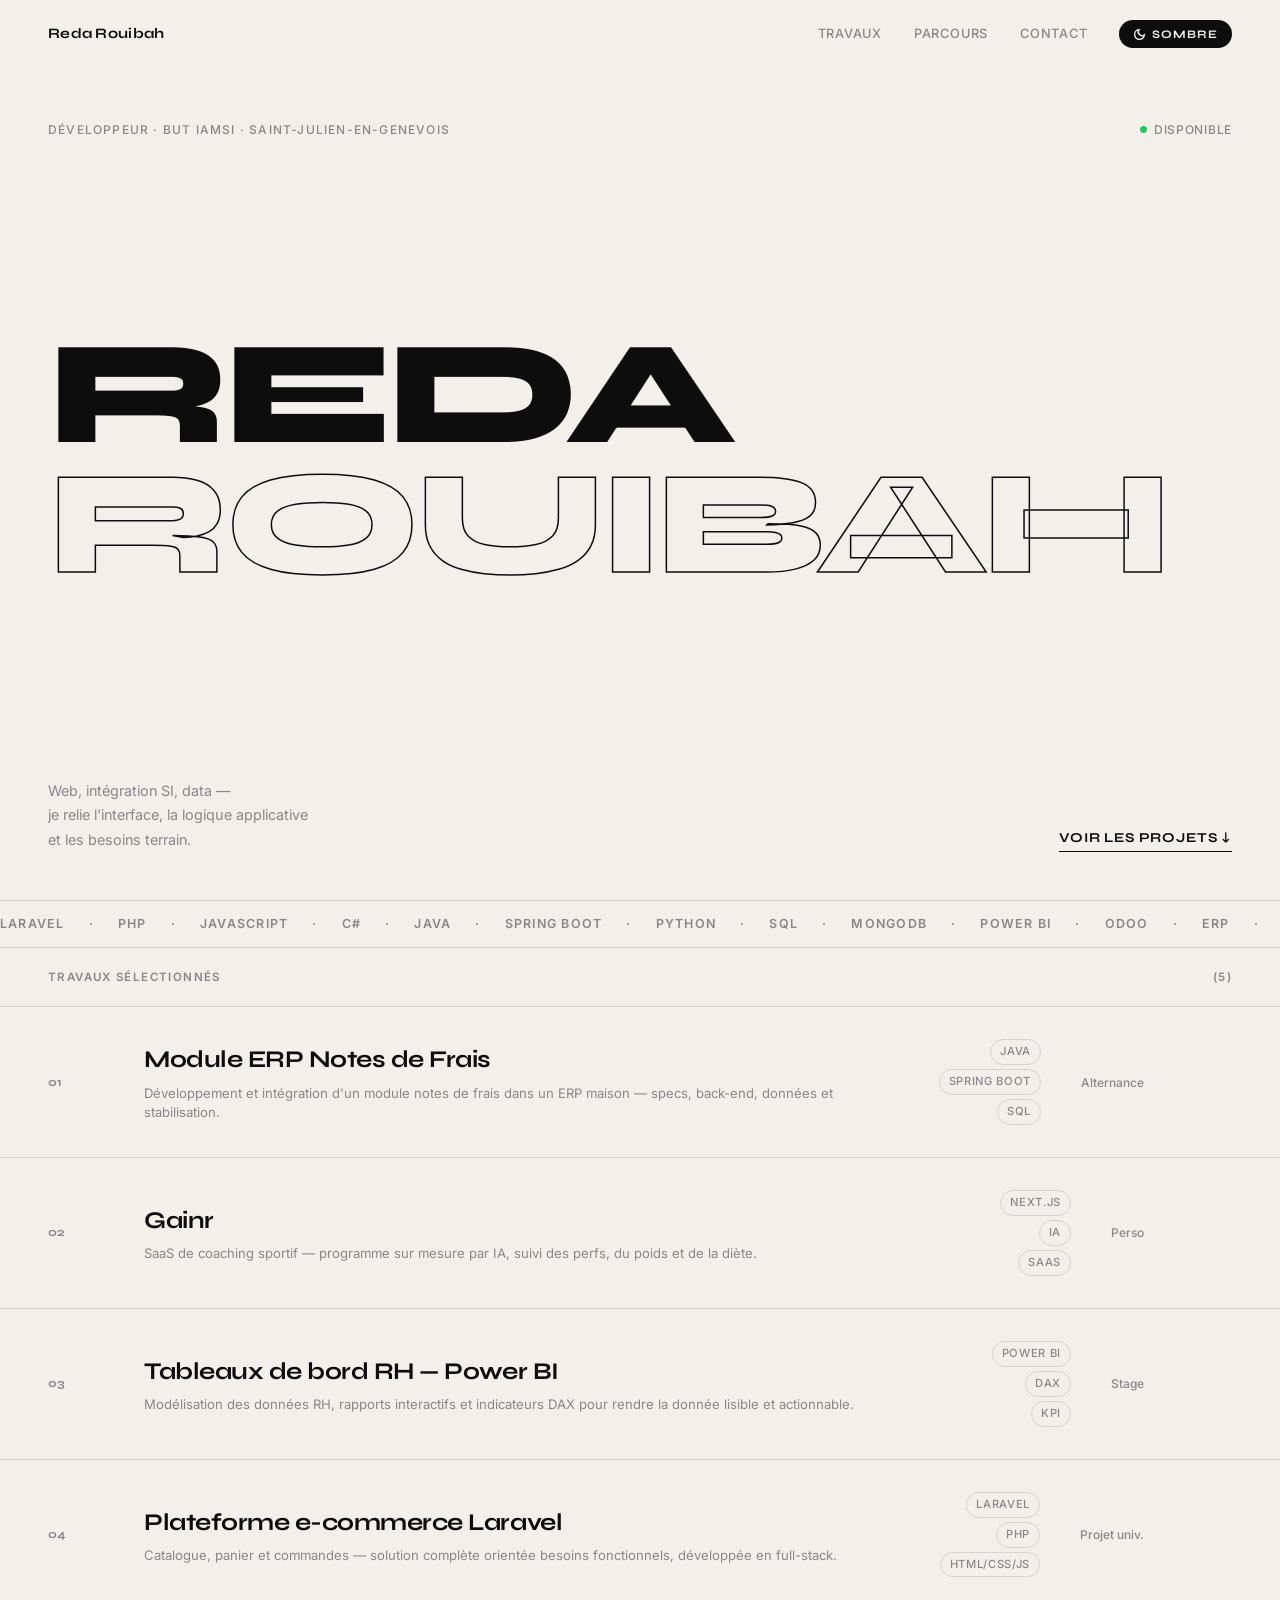
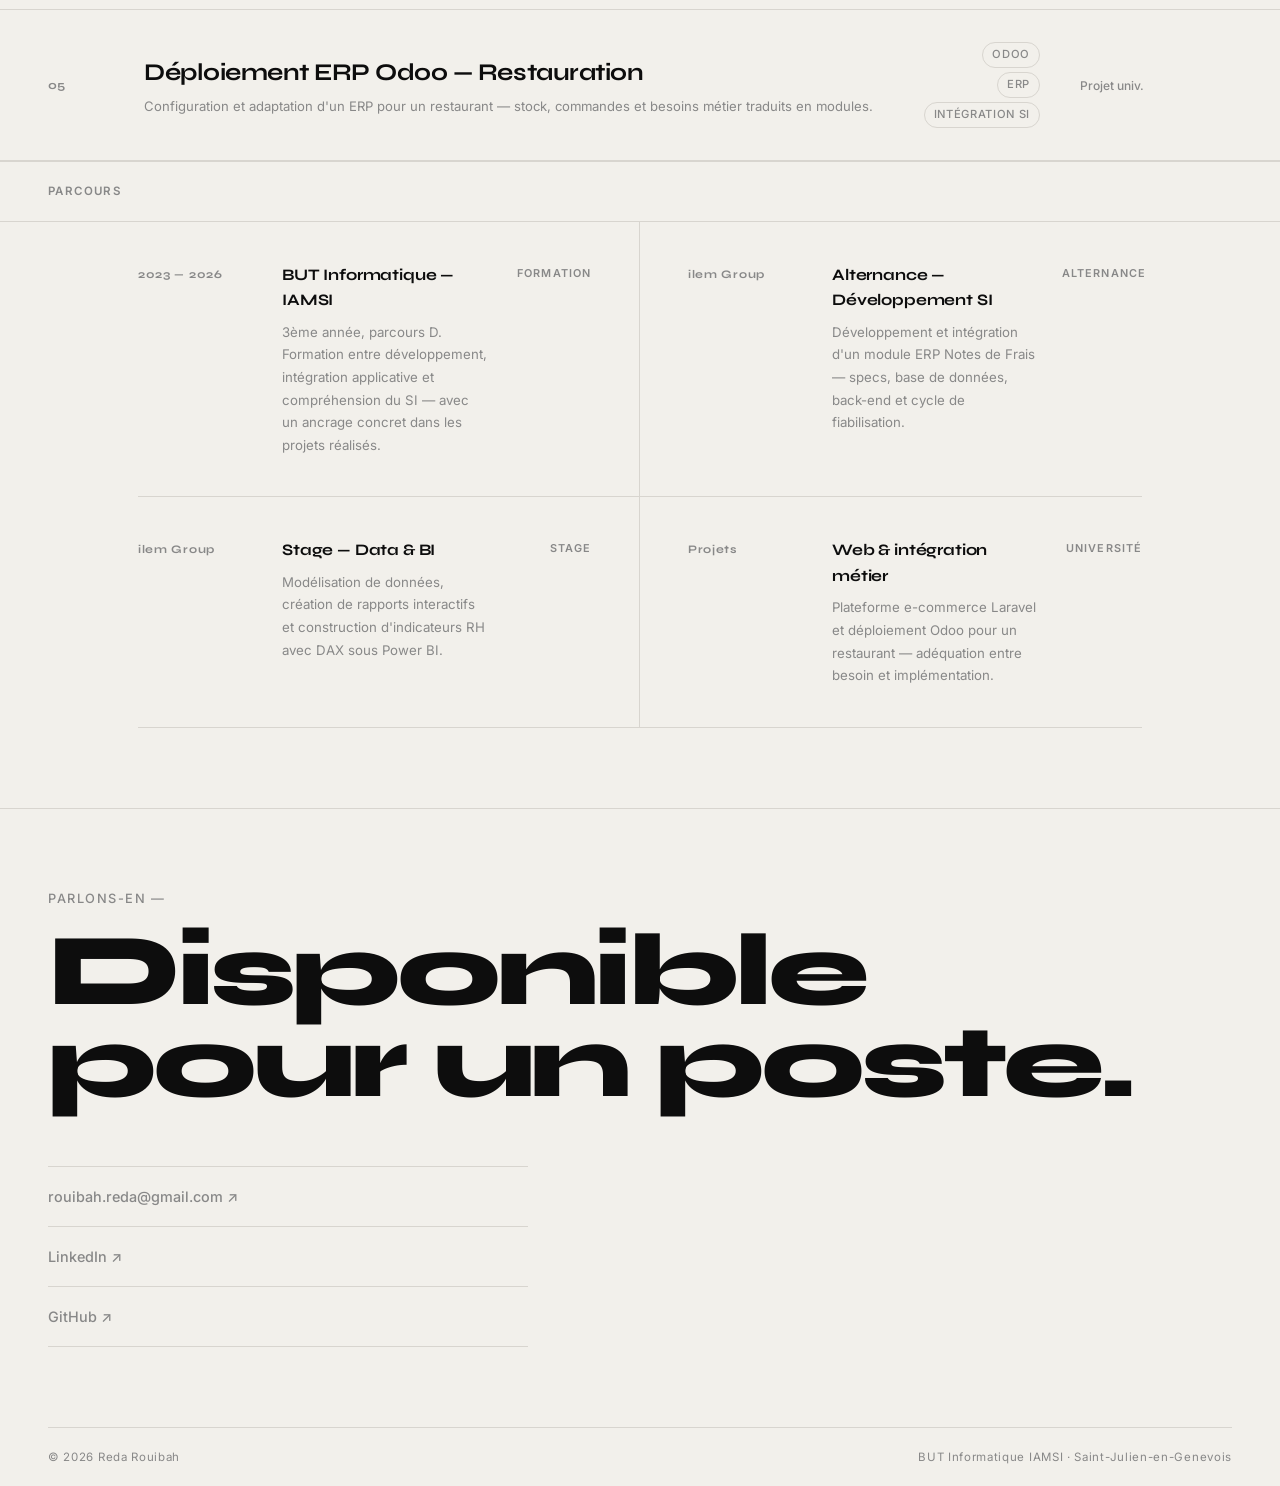
==== index.html @ 63901c58 "Portfolio 2026 — refonte complète" ====
<!DOCTYPE html>
<html lang="fr" data-theme="light">
<head>
  <meta charset="UTF-8" />
  <meta name="viewport" content="width=device-width, initial-scale=1.0" />
  <title>Reda Rouibah — Développeur</title>
  <link rel="preconnect" href="https://fonts.googleapis.com" />
  <link href="https://fonts.googleapis.com/css2?family=Syne:wght@400;500;600;700;800&family=Inter:wght@300;400;500&display=swap" rel="stylesheet" />
  <link rel="stylesheet" href="style.css" />
</head>
<body>

  <!-- NAV -->
  <header id="header">
    <a class="logo" href="#top">Reda Rouibah</a>
    <nav>
      <a href="#travaux">Travaux</a>
      <a href="#parcours">Parcours</a>
      <a href="#contact">Contact</a>
    </nav>
    <button id="themeBtn" aria-label="Thème"></button>
  </header>

  <!-- HERO -->
  <section id="top">
    <div class="hero-top">
      <span class="hero-tag">Développeur · BUT IAMSI · Saint-Julien-en-Genevois</span>
      <span class="hero-status"><span class="dot"></span>Disponible</span>
    </div>
    <h1 class="hero-name">
      <span>REDA</span>
      <span>ROUIBAH</span>
    </h1>
    <div class="hero-bottom">
      <p class="hero-desc">
        Web, intégration SI, data —<br/>
        je relie l'interface, la logique applicative<br/>et les besoins terrain.
      </p>
      <a href="#travaux" class="hero-cta">Voir les projets ↓</a>
    </div>
  </section>

  <!-- TICKER -->
  <div class="ticker-wrap">
    <div class="ticker">
      <span>Laravel</span><span>·</span>
      <span>PHP</span><span>·</span>
      <span>JavaScript</span><span>·</span>
      <span>C#</span><span>·</span>
      <span>Java</span><span>·</span>
      <span>Spring Boot</span><span>·</span>
      <span>Python</span><span>·</span>
      <span>SQL</span><span>·</span>
      <span>MongoDB</span><span>·</span>
      <span>Power BI</span><span>·</span>
      <span>Odoo</span><span>·</span>
      <span>ERP</span><span>·</span>
      <span>DAX</span><span>·</span>
      <span>Azure DevOps</span><span>·</span>
      <span>Linux</span><span>·</span>
      <!-- repeat -->
      <span>Laravel</span><span>·</span>
      <span>PHP</span><span>·</span>
      <span>JavaScript</span><span>·</span>
      <span>C#</span><span>·</span>
      <span>Java</span><span>·</span>
      <span>Spring Boot</span><span>·</span>
      <span>Python</span><span>·</span>
      <span>SQL</span><span>·</span>
      <span>MongoDB</span><span>·</span>
      <span>Power BI</span><span>·</span>
      <span>Odoo</span><span>·</span>
      <span>ERP</span><span>·</span>
      <span>DAX</span><span>·</span>
      <span>Azure DevOps</span><span>·</span>
      <span>Linux</span><span>·</span>
    </div>
  </div>

  <!-- TRAVAUX -->
  <section id="travaux">
    <div class="section-head">
      <span class="label">Travaux sélectionnés</span>
      <span class="label">(5)</span>
    </div>

    <a href="projet-notesdefrais.html" class="work-row">
      <div class="wr-num">01</div>
      <div class="wr-info">
        <h2>Module ERP Notes de Frais</h2>
        <p>Développement et intégration d'un module notes de frais dans un ERP maison — specs, back-end, données et stabilisation.</p>
      </div>
      <div class="wr-tags">
        <span>Java</span>
        <span>Spring Boot</span>
        <span>SQL</span>
      </div>
      <div class="wr-year">Alternance</div>
      <div class="wr-arrow">↗</div>
    </a>

    <a href="projet-gainr.html" class="work-row">
      <div class="wr-num">02</div>
      <div class="wr-info">
        <h2>Gainr</h2>
        <p>SaaS de coaching sportif — programme sur mesure par IA, suivi des perfs, du poids et de la diète.</p>
      </div>
      <div class="wr-tags">
        <span>Next.js</span>
        <span>IA</span>
        <span>SaaS</span>
      </div>
      <div class="wr-year">Perso</div>
      <div class="wr-arrow">↗</div>
    </a>

    <a href="projet-powerbi.html" class="work-row">
      <div class="wr-num">03</div>
      <div class="wr-info">
        <h2>Tableaux de bord RH — Power BI</h2>
        <p>Modélisation des données RH, rapports interactifs et indicateurs DAX pour rendre la donnée lisible et actionnable.</p>
      </div>
      <div class="wr-tags">
        <span>Power BI</span>
        <span>DAX</span>
        <span>KPI</span>
      </div>
      <div class="wr-year">Stage</div>
      <div class="wr-arrow">↗</div>
    </a>

    <a href="projet-ecommerce.html" class="work-row">
      <div class="wr-num">04</div>
      <div class="wr-info">
        <h2>Plateforme e-commerce Laravel</h2>
        <p>Catalogue, panier et commandes — solution complète orientée besoins fonctionnels, développée en full-stack.</p>
      </div>
      <div class="wr-tags">
        <span>Laravel</span>
        <span>PHP</span>
        <span>HTML/CSS/JS</span>
      </div>
      <div class="wr-year">Projet univ.</div>
      <div class="wr-arrow">↗</div>
    </a>

    <a href="projet-odoo.html" class="work-row">
      <div class="wr-num">05</div>
      <div class="wr-info">
        <h2>Déploiement ERP Odoo — Restauration</h2>
        <p>Configuration et adaptation d'un ERP pour un restaurant — stock, commandes et besoins métier traduits en modules.</p>
      </div>
      <div class="wr-tags">
        <span>Odoo</span>
        <span>ERP</span>
        <span>Intégration SI</span>
      </div>
      <div class="wr-year">Projet univ.</div>
      <div class="wr-arrow">↗</div>
    </a>

  </section>

  <!-- PARCOURS -->
  <section id="parcours">
    <div class="section-head">
      <span class="label">Parcours</span>
    </div>
    <div class="parcours-grid">

      <div class="p-item reveal">
        <span class="p-date">2023 — 2026</span>
        <div class="p-body">
          <h3>BUT Informatique — IAMSI</h3>
          <p>3ème année, parcours D. Formation entre développement, intégration applicative et compréhension du SI — avec un ancrage concret dans les projets réalisés.</p>
        </div>
        <span class="p-type">Formation</span>
      </div>

      <div class="p-item reveal">
        <span class="p-date">ilem Group</span>
        <div class="p-body">
          <h3>Alternance — Développement SI</h3>
          <p>Développement et intégration d'un module ERP Notes de Frais — specs, base de données, back-end et cycle de fiabilisation.</p>
        </div>
        <span class="p-type">Alternance</span>
      </div>

      <div class="p-item reveal">
        <span class="p-date">ilem Group</span>
        <div class="p-body">
          <h3>Stage — Data & BI</h3>
          <p>Modélisation de données, création de rapports interactifs et construction d'indicateurs RH avec DAX sous Power BI.</p>
        </div>
        <span class="p-type">Stage</span>
      </div>

      <div class="p-item reveal">
        <span class="p-date">Projets</span>
        <div class="p-body">
          <h3>Web & intégration métier</h3>
          <p>Plateforme e-commerce Laravel et déploiement Odoo pour un restaurant — adéquation entre besoin et implémentation.</p>
        </div>
        <span class="p-type">Université</span>
      </div>

    </div>
  </section>

  <!-- CONTACT -->
  <section id="contact">
    <div class="contact-inner reveal">
      <p class="contact-pre">Parlons-en —</p>
      <h2 class="contact-big">Disponible<br/>pour un poste.</h2>
      <div class="contact-links">
        <a href="mailto:rouibah.reda@gmail.com">rouibah.reda@gmail.com ↗</a>
        <a href="https://www.linkedin.com/in/r%C3%A9da-rouibah-537b8b2a1/" target="_blank" rel="noopener">LinkedIn ↗</a>
        <a href="https://github.com/bazylik" target="_blank" rel="noopener">GitHub ↗</a>
      </div>
    </div>
    <footer>
      <span>© 2026 Reda Rouibah</span>
      <span>BUT Informatique IAMSI · Saint-Julien-en-Genevois</span>
    </footer>
  </section>

  <script src="script.js"></script>
</body>
</html>
---- style.css ----
/* ===== RESET ===== */
*, *::before, *::after { box-sizing: border-box; margin: 0; padding: 0; }

/* ===== TOKENS ===== */
:root {
  --bg:     #f2f0eb;
  --ink:    #0d0d0d;
  --mid:    #888;
  --faint:  #ccc;
  --acc:    #0d0d0d;
  --acc-bg: #0d0d0d;
  --acc-fg: #f2f0eb;
  --border: 1px solid #d8d5cf;
}

[data-theme="dark"] {
  --bg:     #0d0d0d;
  --ink:    #f0ede6;
  --mid:    #666;
  --faint:  #333;
  --acc:    #f0ede6;
  --acc-bg: #f0ede6;
  --acc-fg: #0d0d0d;
  --border: 1px solid #1e1e1e;
}

html { scroll-behavior: smooth; }

body {
  font-family: 'Inter', sans-serif;
  background: var(--bg);
  color: var(--ink);
  font-size: 15px;
  line-height: 1.6;
  overflow-x: hidden;
  transition: background 0.4s, color 0.4s;
}

::-webkit-scrollbar { width: 3px; }
::-webkit-scrollbar-thumb { background: var(--faint); }

a { color: inherit; text-decoration: none; }

/* ===== HEADER ===== */
#header {
  position: fixed;
  top: 0; left: 0; right: 0; z-index: 100;
  display: flex;
  align-items: center;
  padding: 20px 48px;
  transition: background 0.3s, border-bottom 0.3s;
}

#header.scrolled {
  background: var(--bg);
  border-bottom: var(--border);
}

.logo {
  font-family: 'Syne', sans-serif;
  font-weight: 700;
  font-size: 0.9rem;
  letter-spacing: 0.02em;
  margin-right: auto;
}

#header nav {
  display: flex;
  gap: 32px;
}

#header nav a {
  font-size: 0.8rem;
  font-weight: 500;
  color: var(--mid);
  letter-spacing: 0.06em;
  text-transform: uppercase;
  transition: color 0.2s;
}

#header nav a:hover { color: var(--ink); }

#themeBtn {
  display: flex;
  align-items: center;
  gap: 6px;
  background: var(--ink);
  color: var(--bg);
  border: none;
  border-radius: 100px;
  padding: 7px 14px;
  cursor: pointer;
  margin-left: 32px;
  font-family: 'Syne', sans-serif;
  font-size: 0.72rem;
  font-weight: 700;
  letter-spacing: 0.08em;
  text-transform: uppercase;
  transition: opacity 0.2s;
}

#themeBtn:hover { opacity: 0.7; }

/* ===== HERO ===== */
#top {
  min-height: 100svh;
  display: flex;
  flex-direction: column;
  justify-content: space-between;
  padding: 120px 48px 48px;
}

.hero-top {
  display: flex;
  justify-content: space-between;
  align-items: flex-start;
}

.hero-tag {
  font-size: 0.75rem;
  font-weight: 500;
  color: var(--mid);
  letter-spacing: 0.1em;
  text-transform: uppercase;
}

.hero-status {
  display: flex;
  align-items: center;
  gap: 7px;
  font-size: 0.75rem;
  font-weight: 500;
  color: var(--mid);
  letter-spacing: 0.06em;
  text-transform: uppercase;
}

.dot {
  width: 7px; height: 7px;
  border-radius: 50%;
  background: #22c55e;
  animation: blink 2.5s infinite;
}

@keyframes blink {
  0%, 100% { opacity: 1; }
  50% { opacity: 0.3; }
}

/* The big name */
.hero-name {
  display: flex;
  flex-direction: column;
  font-family: 'Syne', sans-serif;
  font-weight: 800;
  font-size: clamp(3.2rem, calc((100vw - 96px) / 8), 13rem);
  line-height: 0.88;
  letter-spacing: -0.04em;
  user-select: none;
  padding: 0;
  margin: auto 0;
  overflow: visible;
}

.hero-name span {
  display: block;
  position: relative;
  transition: color 0.3s;
}

/* Outline variant for second word */
.hero-name span:last-child {
  -webkit-text-stroke: 1.5px var(--ink);
  color: transparent;
}

[data-theme="dark"] .hero-name span:last-child {
  -webkit-text-stroke: 1.5px var(--ink);
}

.hero-bottom {
  display: flex;
  justify-content: space-between;
  align-items: flex-end;
}

.hero-desc {
  font-size: 0.9rem;
  color: var(--mid);
  line-height: 1.7;
  max-width: 320px;
}

.hero-cta {
  font-family: 'Syne', sans-serif;
  font-size: 0.85rem;
  font-weight: 700;
  letter-spacing: 0.06em;
  text-transform: uppercase;
  color: var(--ink);
  border-bottom: 1.5px solid var(--ink);
  padding-bottom: 2px;
  transition: opacity 0.2s;
}

.hero-cta:hover { opacity: 0.5; }

/* ===== TICKER ===== */
.ticker-wrap {
  overflow: hidden;
  border-top: var(--border);
  border-bottom: var(--border);
  padding: 13px 0;
  background: var(--bg);
}

.ticker {
  display: flex;
  gap: 24px;
  width: max-content;
  animation: ticker 28s linear infinite;
}

.ticker:hover { animation-play-state: paused; }

.ticker span {
  font-size: 0.78rem;
  font-weight: 600;
  letter-spacing: 0.1em;
  text-transform: uppercase;
  color: var(--mid);
  white-space: nowrap;
  flex-shrink: 0;
}

@keyframes ticker {
  from { transform: translateX(0); }
  to { transform: translateX(-50%); }
}

/* ===== SECTION HEAD ===== */
.section-head {
  display: flex;
  justify-content: space-between;
  align-items: center;
  padding: 20px 48px;
  border-bottom: var(--border);
}

.label {
  font-size: 0.72rem;
  font-weight: 600;
  letter-spacing: 0.12em;
  text-transform: uppercase;
  color: var(--mid);
}

/* ===== WORK ROWS ===== */
#travaux { border-bottom: var(--border); }

.work-row {
  display: grid;
  grid-template-columns: 56px 1fr auto auto 48px;
  gap: 0 40px;
  align-items: center;
  padding: 32px 48px;
  border-bottom: var(--border);
  cursor: pointer;
  transition: background 0.25s, color 0.25s;
  position: relative;
  overflow: hidden;
}

.work-row:hover {
  background: var(--acc-bg);
  color: var(--acc-fg);
}

.work-row:hover .wr-tags span,
.work-row:hover .wr-year,
.work-row:hover .wr-num,
.work-row:hover p {
  color: var(--acc-fg);
  border-color: rgba(255,255,255,0.2);
  opacity: 0.7;
}

.work-row:hover .wr-arrow { opacity: 1; transform: none; }

.wr-num {
  font-family: 'Syne', sans-serif;
  font-size: 0.75rem;
  font-weight: 700;
  color: var(--mid);
  transition: color 0.25s;
}

.wr-info h2 {
  font-family: 'Syne', sans-serif;
  font-size: clamp(1.1rem, 2vw, 1.5rem);
  font-weight: 700;
  letter-spacing: -0.02em;
  margin-bottom: 4px;
}

.wr-info p {
  font-size: 0.82rem;
  color: var(--mid);
  line-height: 1.5;
  transition: color 0.25s;
}

.wr-tags {
  display: flex;
  flex-direction: column;
  gap: 4px;
  align-items: flex-end;
}

.wr-tags span {
  font-size: 0.7rem;
  font-weight: 500;
  letter-spacing: 0.06em;
  text-transform: uppercase;
  color: var(--mid);
  border: var(--border);
  padding: 3px 9px;
  border-radius: 100px;
  transition: color 0.25s, border-color 0.25s;
}

.wr-year {
  font-size: 0.75rem;
  color: var(--mid);
  font-weight: 500;
  transition: color 0.25s;
  text-align: right;
}

.wr-arrow {
  font-size: 1.3rem;
  opacity: 0;
  transform: translateY(4px) translateX(-4px);
  transition: all 0.25s;
}

/* ===== PARCOURS ===== */
#parcours { padding-bottom: 80px; }

.parcours-grid {
  display: grid;
  grid-template-columns: 1fr 1fr;
  gap: 0;
  max-width: 1100px;
  margin: 0 auto;
  padding: 0 48px;
}

.p-item {
  padding: 40px 0 40px 0;
  border-bottom: var(--border);
  display: grid;
  grid-template-columns: 120px 1fr 80px;
  gap: 24px;
  align-items: start;
}

.p-item:nth-child(odd) { padding-right: 48px; border-right: var(--border); }
.p-item:nth-child(even) { padding-left: 48px; }

.p-date {
  font-family: 'Syne', sans-serif;
  font-size: 0.72rem;
  font-weight: 700;
  color: var(--mid);
  letter-spacing: 0.06em;
  padding-top: 3px;
}

.p-body h3 {
  font-family: 'Syne', sans-serif;
  font-size: 1rem;
  font-weight: 700;
  margin-bottom: 8px;
  letter-spacing: -0.01em;
}

.p-body p {
  font-size: 0.83rem;
  color: var(--mid);
  line-height: 1.7;
}

.p-type {
  font-size: 0.68rem;
  font-weight: 600;
  letter-spacing: 0.1em;
  text-transform: uppercase;
  color: var(--mid);
  text-align: right;
  padding-top: 3px;
}

/* ===== CONTACT ===== */
#contact {
  border-top: var(--border);
  padding: 80px 48px 0;
}

.contact-inner {
  padding-bottom: 80px;
}

.contact-pre {
  font-size: 0.8rem;
  color: var(--mid);
  text-transform: uppercase;
  letter-spacing: 0.12em;
  margin-bottom: 16px;
  font-weight: 500;
}

.contact-big {
  font-family: 'Syne', sans-serif;
  font-size: clamp(3rem, 8vw, 7rem);
  font-weight: 800;
  letter-spacing: -0.04em;
  line-height: 0.9;
  margin-bottom: 56px;
}

.contact-links {
  display: flex;
  gap: 0;
  flex-direction: column;
  max-width: 480px;
  border-top: var(--border);
}

.contact-links a {
  display: flex;
  justify-content: space-between;
  align-items: center;
  padding: 18px 0;
  border-bottom: var(--border);
  font-size: 0.9rem;
  font-weight: 500;
  color: var(--mid);
  transition: color 0.2s, padding-left 0.2s;
}

.contact-links a:hover { color: var(--ink); padding-left: 10px; }

footer {
  border-top: var(--border);
  display: flex;
  justify-content: space-between;
  padding: 20px 0;
  font-size: 0.72rem;
  color: var(--mid);
  letter-spacing: 0.06em;
}

/* ===== REVEAL ===== */
.reveal { opacity: 0; transform: translateY(20px); transition: opacity 0.6s ease, transform 0.6s ease; }
.reveal.visible { opacity: 1; transform: none; }
.parcours-grid .reveal:nth-child(2) { transition-delay: 0.1s; }
.parcours-grid .reveal:nth-child(3) { transition-delay: 0.15s; }
.parcours-grid .reveal:nth-child(4) { transition-delay: 0.2s; }

/* ===== RESPONSIVE ===== */

/* --- Tablet --- */
@media (max-width: 768px) {
  /* Header */
  #header { padding: 16px 24px; }
  #header.scrolled { padding: 14px 24px; }
  #header nav { display: none; }
  #themeBtn { margin-left: auto; }

  /* Hero */
  #top { padding: 88px 24px 40px; }
  .hero-tag { display: none; }
  .hero-name { font-size: clamp(2.8rem, calc((100vw - 48px) / 8), 10rem); }
  .hero-bottom { flex-direction: column; align-items: flex-start; gap: 20px; }

  /* Section head */
  .section-head { padding: 16px 24px; }

  /* Work rows */
  .work-row {
    grid-template-columns: 36px 1fr;
    padding: 20px 24px;
    gap: 4px 14px;
  }
  .wr-info { grid-column: 2; grid-row: 1; }
  .wr-tags {
    grid-column: 2;
    grid-row: 2;
    flex-direction: row;
    flex-wrap: wrap;
    align-items: flex-start;
    margin-top: 6px;
  }
  .wr-year,
  .wr-arrow { display: none; }

  /* Parcours */
  .parcours-grid { grid-template-columns: 1fr; padding: 0 24px; }
  .p-item { grid-template-columns: 88px 1fr; gap: 0 20px; }
  .p-item:nth-child(odd) { padding-right: 0; border-right: none; }
  .p-item:nth-child(even) { padding-left: 0; }
  .p-type { display: none; }

  /* Contact */
  #contact { padding: 60px 24px 0; }
  .contact-big { font-size: clamp(2.5rem, 10vw, 5rem); }
}

/* --- Mobile --- */
@media (max-width: 480px) {
  #header { padding: 14px 16px; }
  #top { padding: 80px 16px 32px; }
  .section-head { padding: 14px 16px; }

  .hero-name { font-size: clamp(2.4rem, calc((100vw - 32px) / 8), 7rem); }
  .hero-status { display: none; }

  .work-row { padding: 18px 16px; gap: 4px 12px; }

  .parcours-grid { padding: 0 16px; }
  .p-item { grid-template-columns: 1fr; gap: 8px; padding: 24px 0; }
  .p-date { padding-top: 0; }

  #contact { padding: 48px 16px 0; }
  .contact-big { font-size: clamp(2.2rem, 12vw, 4rem); }
  footer { flex-direction: column; gap: 6px; padding: 20px 0; }
}
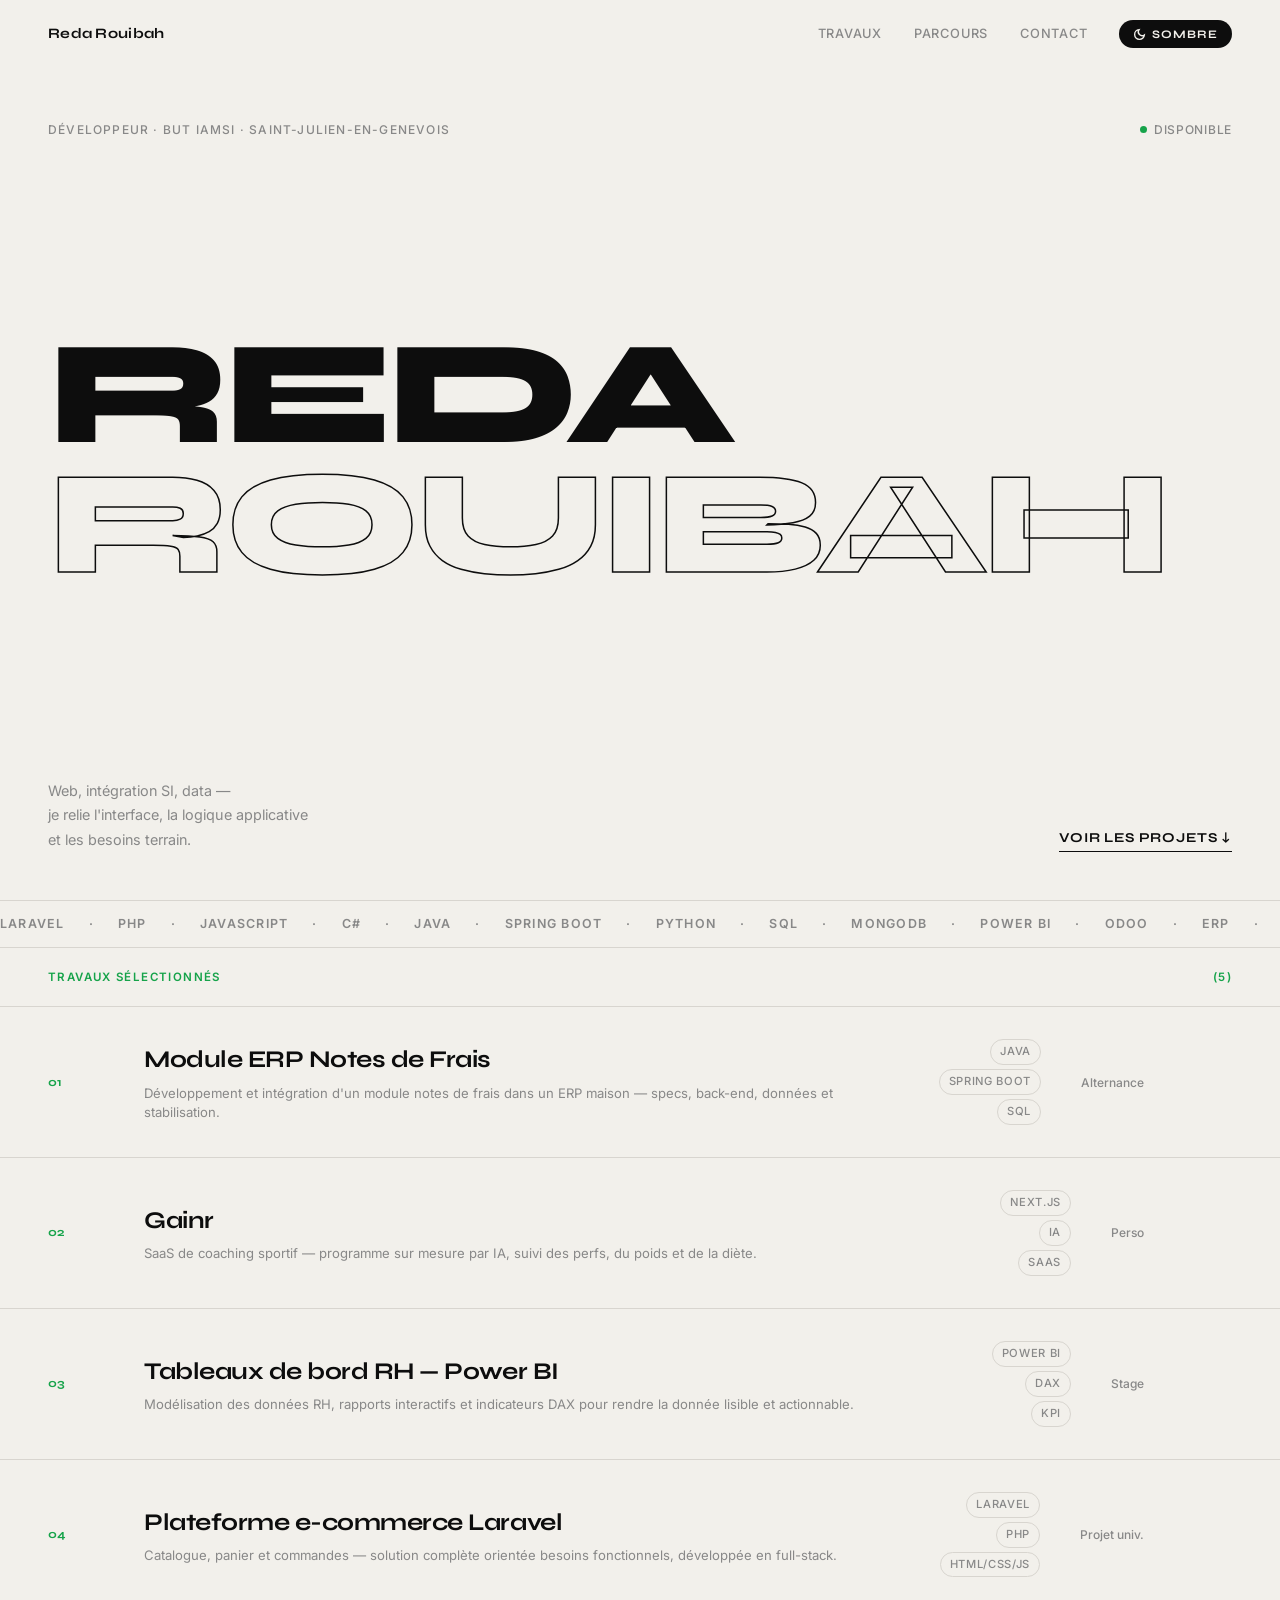
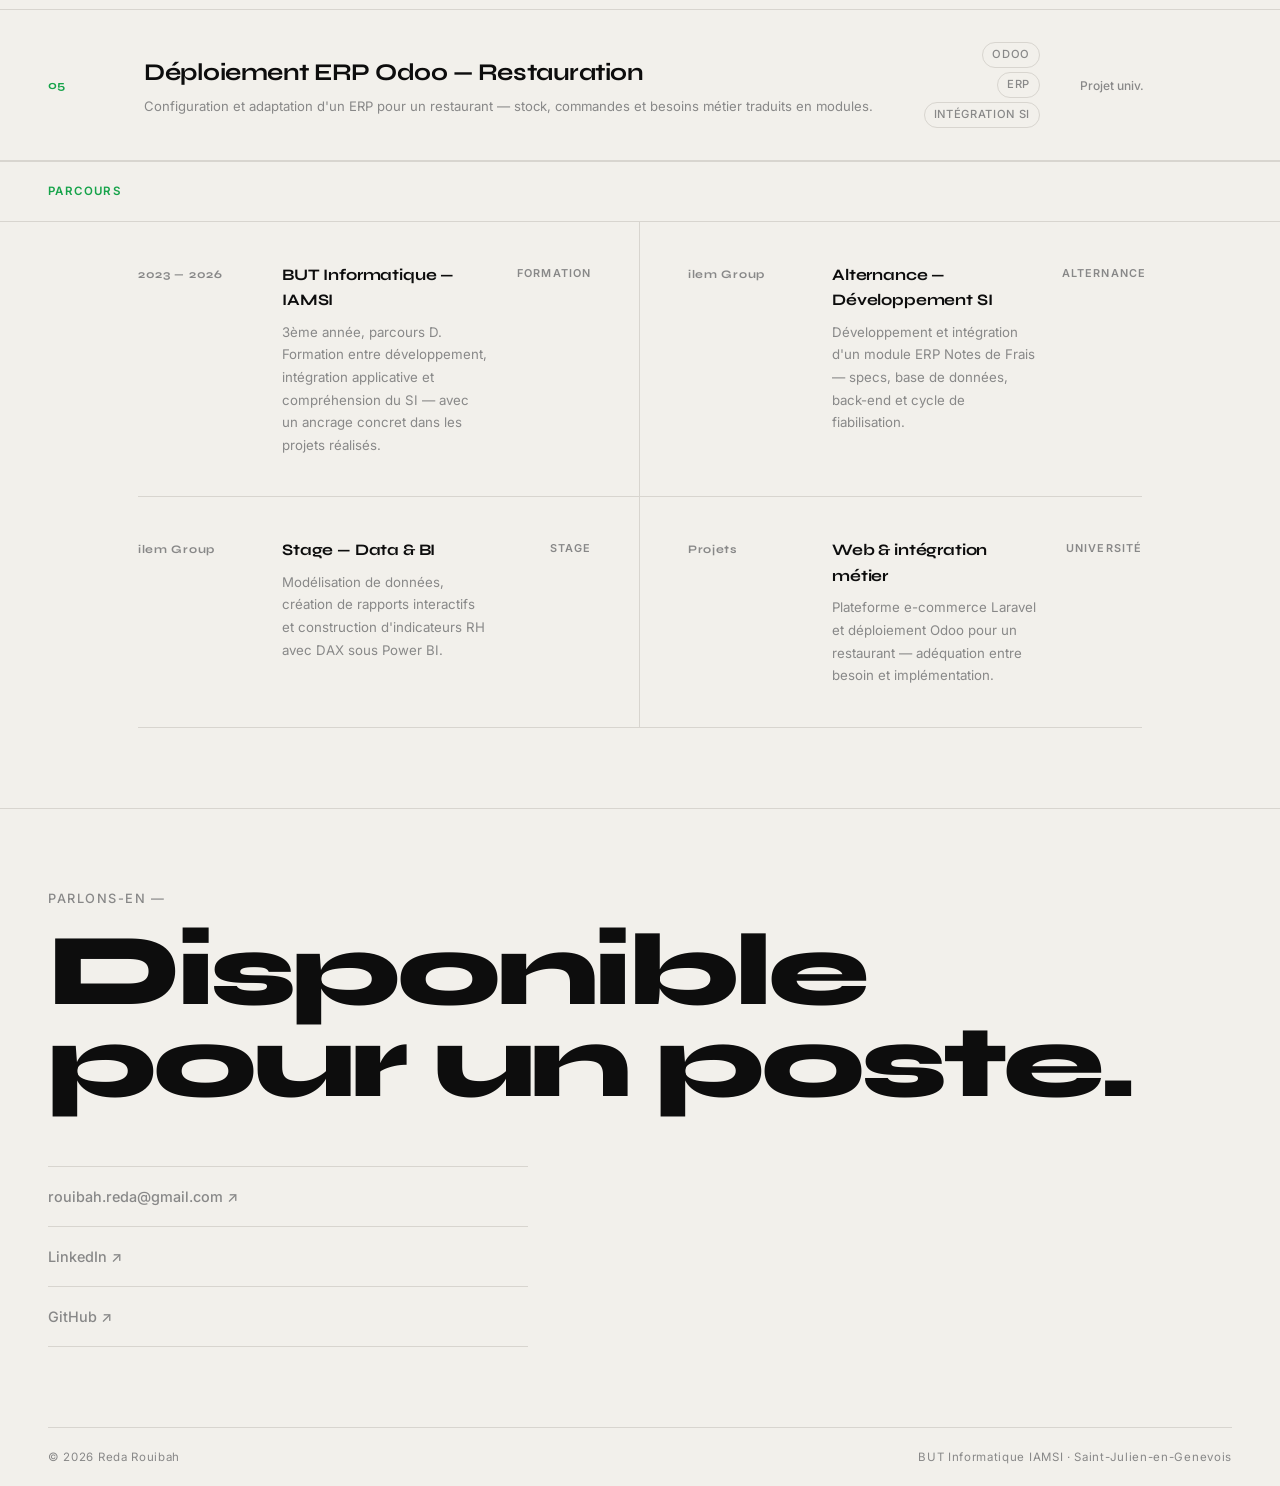
==== commit 9a157262: "Nouveau favicon SVG + ajout dans tous les HTML" ====
--- a/index.html
+++ b/index.html
@@ -4,6 +4,8 @@
   <meta charset="UTF-8" />
   <meta name="viewport" content="width=device-width, initial-scale=1.0" />
   <title>Reda Rouibah — Développeur</title>
+  <link rel="icon" href="favicon.svg" type="image/svg+xml" />
+  <link rel="icon" href="favicon.png" type="image/png" />
   <link rel="preconnect" href="https://fonts.googleapis.com" />
   <link href="https://fonts.googleapis.com/css2?family=Syne:wght@400;500;600;700;800&family=Inter:wght@300;400;500&display=swap" rel="stylesheet" />
   <link rel="stylesheet" href="style.css" />
--- a/style.css
+++ b/style.css
@@ -11,6 +11,7 @@
   --acc-bg: #0d0d0d;
   --acc-fg: #f2f0eb;
   --border: 1px solid #d8d5cf;
+  --green:  #16a34a; /* ← changer ici pour revenir en arrière : remplacer par var(--ink) */
 }
 
 [data-theme="dark"] {
@@ -22,6 +23,7 @@
   --acc-bg: #f0ede6;
   --acc-fg: #0d0d0d;
   --border: 1px solid #1e1e1e;
+  --green:  #22c55e;
 }
 
 html { scroll-behavior: smooth; }
@@ -138,7 +140,7 @@
 .dot {
   width: 7px; height: 7px;
   border-radius: 50%;
-  background: #22c55e;
+  background: var(--green);
   animation: blink 2.5s infinite;
 }
 
@@ -252,7 +254,7 @@
   font-weight: 600;
   letter-spacing: 0.12em;
   text-transform: uppercase;
-  color: var(--mid);
+  color: var(--green);
 }
 
 /* ===== WORK ROWS ===== */
@@ -291,7 +293,7 @@
   font-family: 'Syne', sans-serif;
   font-size: 0.75rem;
   font-weight: 700;
-  color: var(--mid);
+  color: var(--green);
   transition: color 0.25s;
 }
 
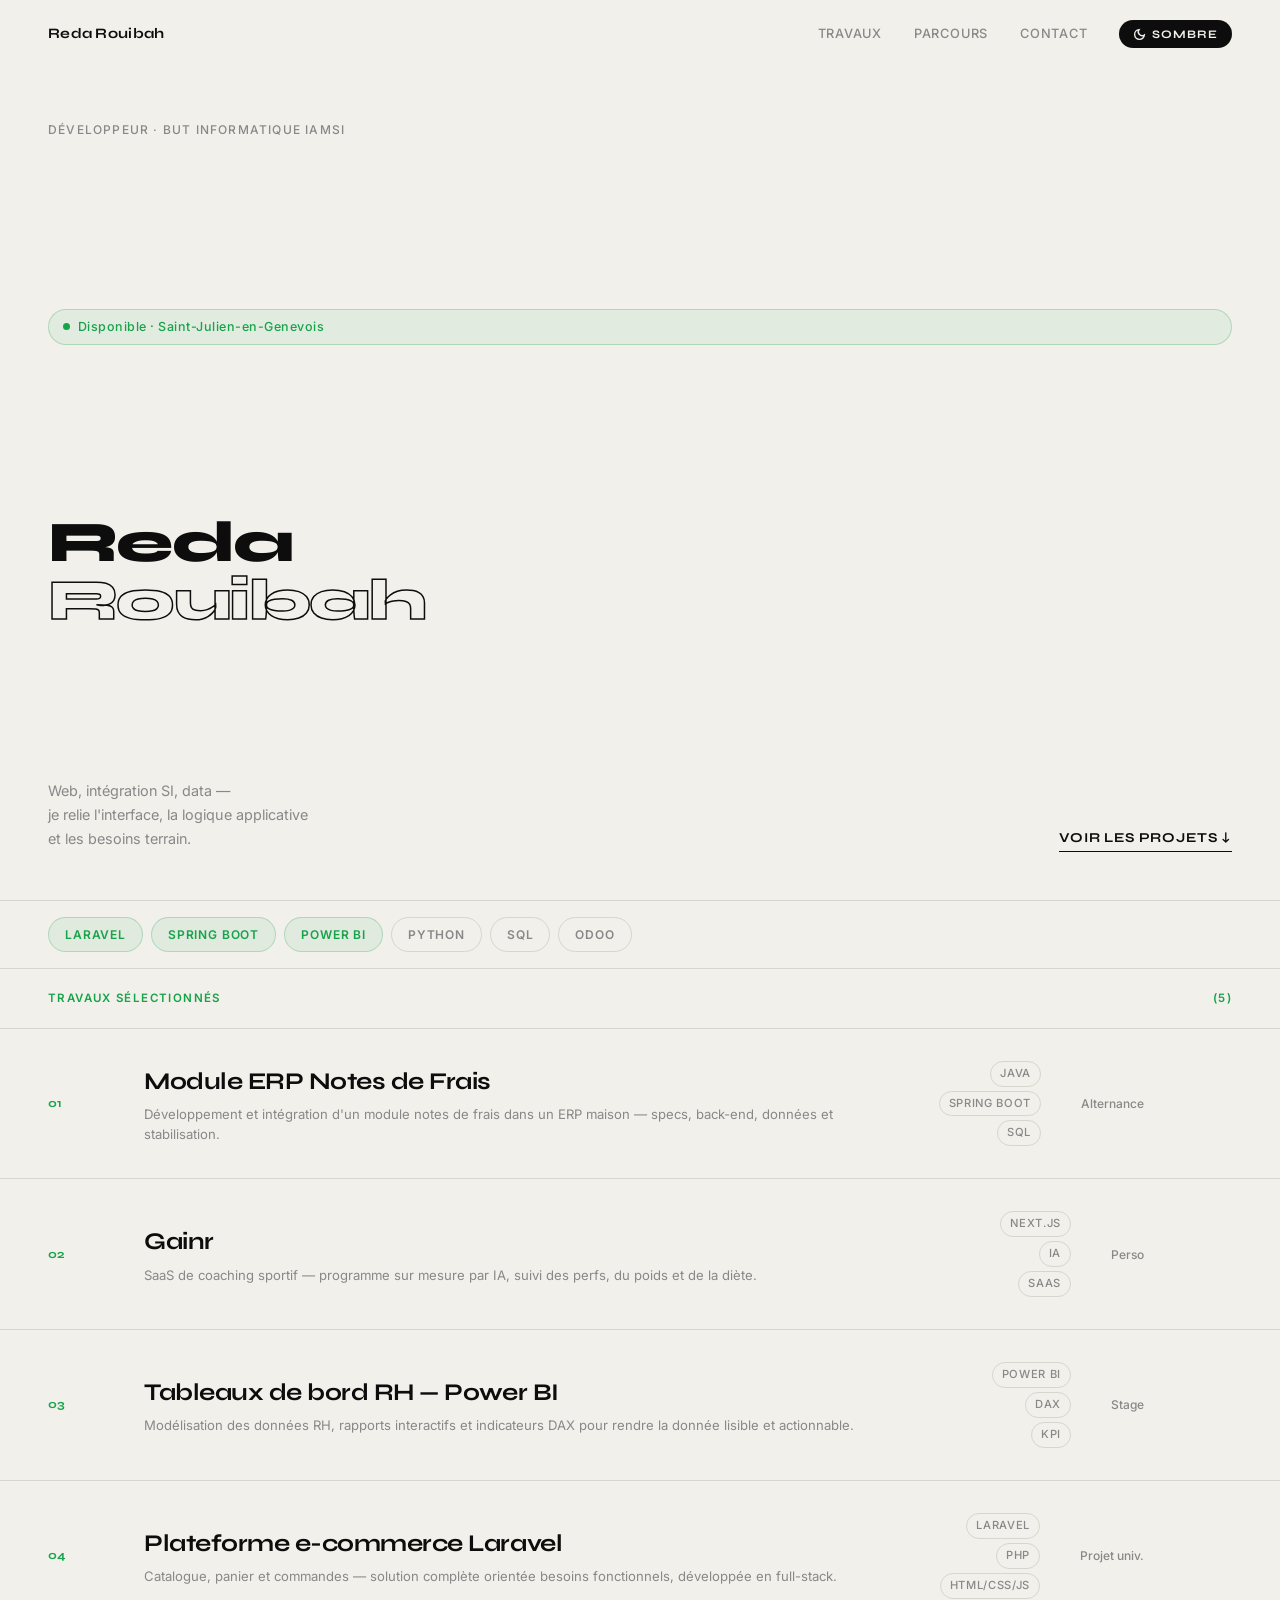
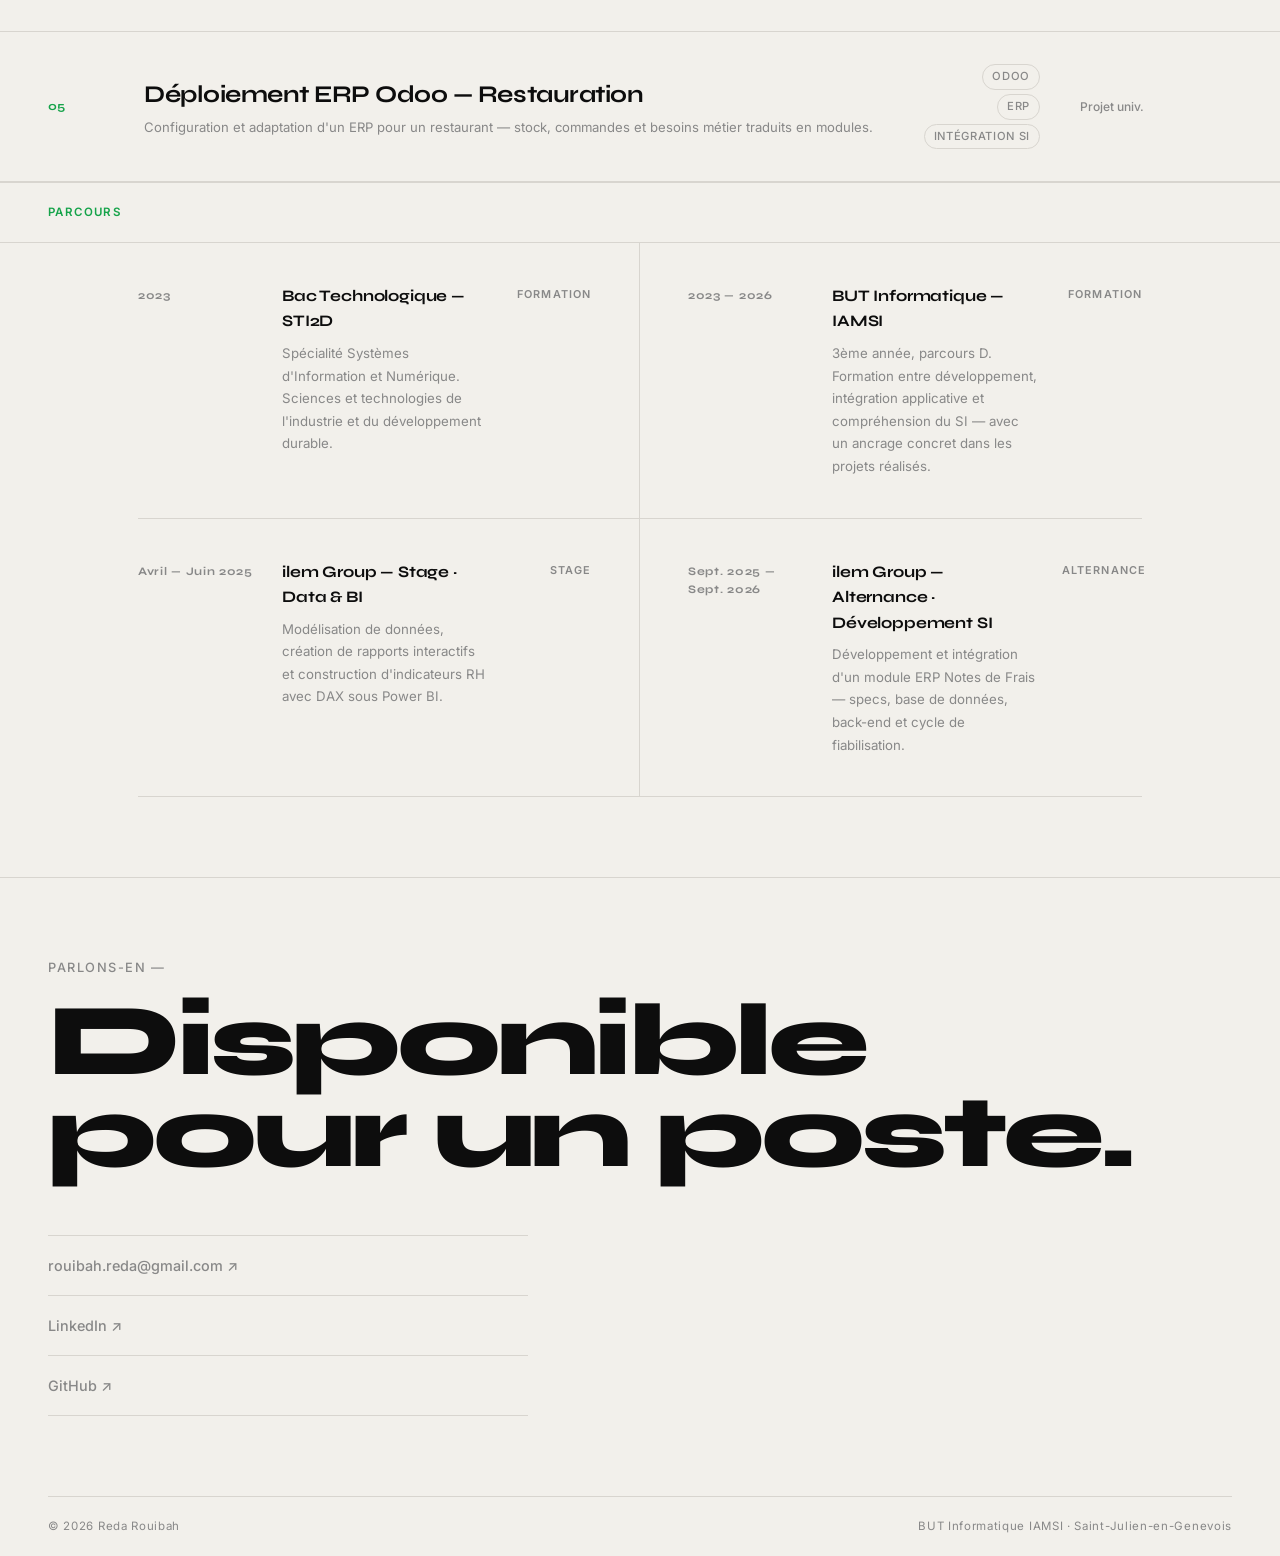
==== commit 3573ee24: "Hero badge, chips statiques, H1 normal case, parcours mis à jour, accents verts" ====
--- a/index.html
+++ b/index.html
@@ -26,12 +26,12 @@
   <!-- HERO -->
   <section id="top">
     <div class="hero-top">
-      <span class="hero-tag">Développeur · BUT IAMSI · Saint-Julien-en-Genevois</span>
-      <span class="hero-status"><span class="dot"></span>Disponible</span>
-    </div>
+      <span class="hero-tag">Développeur · BUT Informatique IAMSI</span>
+    </div>
+    <span class="hero-badge"><span class="dot"></span>Disponible · Saint-Julien-en-Genevois</span>
     <h1 class="hero-name">
-      <span>REDA</span>
-      <span>ROUIBAH</span>
+      <span>Reda</span>
+      <span>Rouibah</span>
     </h1>
     <div class="hero-bottom">
       <p class="hero-desc">
@@ -42,40 +42,15 @@
     </div>
   </section>
 
-  <!-- TICKER -->
-  <div class="ticker-wrap">
-    <div class="ticker">
-      <span>Laravel</span><span>·</span>
-      <span>PHP</span><span>·</span>
-      <span>JavaScript</span><span>·</span>
-      <span>C#</span><span>·</span>
-      <span>Java</span><span>·</span>
-      <span>Spring Boot</span><span>·</span>
-      <span>Python</span><span>·</span>
-      <span>SQL</span><span>·</span>
-      <span>MongoDB</span><span>·</span>
-      <span>Power BI</span><span>·</span>
-      <span>Odoo</span><span>·</span>
-      <span>ERP</span><span>·</span>
-      <span>DAX</span><span>·</span>
-      <span>Azure DevOps</span><span>·</span>
-      <span>Linux</span><span>·</span>
-      <!-- repeat -->
-      <span>Laravel</span><span>·</span>
-      <span>PHP</span><span>·</span>
-      <span>JavaScript</span><span>·</span>
-      <span>C#</span><span>·</span>
-      <span>Java</span><span>·</span>
-      <span>Spring Boot</span><span>·</span>
-      <span>Python</span><span>·</span>
-      <span>SQL</span><span>·</span>
-      <span>MongoDB</span><span>·</span>
-      <span>Power BI</span><span>·</span>
-      <span>Odoo</span><span>·</span>
-      <span>ERP</span><span>·</span>
-      <span>DAX</span><span>·</span>
-      <span>Azure DevOps</span><span>·</span>
-      <span>Linux</span><span>·</span>
+  <!-- CHIPS -->
+  <div class="chips-wrap">
+    <div class="chips-list">
+      <span class="chip chip-primary">Laravel</span>
+      <span class="chip chip-primary">Spring Boot</span>
+      <span class="chip chip-primary">Power BI</span>
+      <span class="chip chip-secondary">Python</span>
+      <span class="chip chip-secondary">SQL</span>
+      <span class="chip chip-secondary">Odoo</span>
     </div>
   </div>
 
@@ -171,6 +146,15 @@
     <div class="parcours-grid">
 
       <div class="p-item reveal">
+        <span class="p-date">2023</span>
+        <div class="p-body">
+          <h3>Bac Technologique — STI2D</h3>
+          <p>Spécialité Systèmes d'Information et Numérique. Sciences et technologies de l'industrie et du développement durable.</p>
+        </div>
+        <span class="p-type">Formation</span>
+      </div>
+
+      <div class="p-item reveal">
         <span class="p-date">2023 — 2026</span>
         <div class="p-body">
           <h3>BUT Informatique — IAMSI</h3>
@@ -180,30 +164,21 @@
       </div>
 
       <div class="p-item reveal">
-        <span class="p-date">ilem Group</span>
-        <div class="p-body">
-          <h3>Alternance — Développement SI</h3>
+        <span class="p-date">Avril — Juin 2025</span>
+        <div class="p-body">
+          <h3>ilem Group — Stage · Data & BI</h3>
+          <p>Modélisation de données, création de rapports interactifs et construction d'indicateurs RH avec DAX sous Power BI.</p>
+        </div>
+        <span class="p-type">Stage</span>
+      </div>
+
+      <div class="p-item reveal">
+        <span class="p-date">Sept. 2025 — Sept. 2026</span>
+        <div class="p-body">
+          <h3>ilem Group — Alternance · Développement SI</h3>
           <p>Développement et intégration d'un module ERP Notes de Frais — specs, base de données, back-end et cycle de fiabilisation.</p>
         </div>
         <span class="p-type">Alternance</span>
-      </div>
-
-      <div class="p-item reveal">
-        <span class="p-date">ilem Group</span>
-        <div class="p-body">
-          <h3>Stage — Data & BI</h3>
-          <p>Modélisation de données, création de rapports interactifs et construction d'indicateurs RH avec DAX sous Power BI.</p>
-        </div>
-        <span class="p-type">Stage</span>
-      </div>
-
-      <div class="p-item reveal">
-        <span class="p-date">Projets</span>
-        <div class="p-body">
-          <h3>Web & intégration métier</h3>
-          <p>Plateforme e-commerce Laravel et déploiement Odoo pour un restaurant — adéquation entre besoin et implémentation.</p>
-        </div>
-        <span class="p-type">Université</span>
       </div>
 
     </div>
--- a/style.css
+++ b/style.css
@@ -149,18 +149,34 @@
   50% { opacity: 0.3; }
 }
 
+/* Hero badge */
+.hero-badge {
+  display: inline-flex;
+  align-items: center;
+  gap: 8px;
+  border: 1px solid rgba(22, 163, 74, 0.25);
+  background: rgba(22, 163, 74, 0.07);
+  color: var(--green);
+  padding: 7px 14px;
+  border-radius: 100px;
+  font-size: 0.78rem;
+  font-weight: 500;
+  letter-spacing: 0.04em;
+  margin: 20px 0;
+}
+
 /* The big name */
 .hero-name {
   display: flex;
   flex-direction: column;
   font-family: 'Syne', sans-serif;
   font-weight: 800;
-  font-size: clamp(3.2rem, calc((100vw - 96px) / 8), 13rem);
-  line-height: 0.88;
-  letter-spacing: -0.04em;
+  font-size: clamp(2rem, 4.5vw, 4rem);
+  line-height: 1;
+  letter-spacing: -0.03em;
   user-select: none;
   padding: 0;
-  margin: auto 0;
+  margin: 0;
   overflow: visible;
 }
 
@@ -207,37 +223,41 @@
 
 .hero-cta:hover { opacity: 0.5; }
 
-/* ===== TICKER ===== */
-.ticker-wrap {
-  overflow: hidden;
+/* ===== CHIPS ===== */
+.chips-wrap {
   border-top: var(--border);
   border-bottom: var(--border);
-  padding: 13px 0;
+  padding: 16px 48px;
   background: var(--bg);
 }
 
-.ticker {
-  display: flex;
-  gap: 24px;
-  width: max-content;
-  animation: ticker 28s linear infinite;
-}
-
-.ticker:hover { animation-play-state: paused; }
-
-.ticker span {
-  font-size: 0.78rem;
+.chips-list {
+  display: flex;
+  flex-wrap: wrap;
+  gap: 8px;
+}
+
+.chip {
+  font-size: 0.75rem;
   font-weight: 600;
-  letter-spacing: 0.1em;
-  text-transform: uppercase;
-  color: var(--mid);
-  white-space: nowrap;
-  flex-shrink: 0;
-}
-
-@keyframes ticker {
-  from { transform: translateX(0); }
-  to { transform: translateX(-50%); }
+  letter-spacing: 0.07em;
+  text-transform: uppercase;
+  padding: 7px 16px;
+  border-radius: 100px;
+  cursor: default;
+  transition: all 0.2s;
+}
+
+.chip-primary {
+  background: rgba(22, 163, 74, 0.08);
+  border: 1px solid rgba(22, 163, 74, 0.25);
+  color: var(--green);
+}
+
+.chip-secondary {
+  background: transparent;
+  border: var(--border);
+  color: var(--mid);
 }
 
 /* ===== SECTION HEAD ===== */
@@ -287,7 +307,7 @@
   opacity: 0.7;
 }
 
-.work-row:hover .wr-arrow { opacity: 1; transform: none; }
+.work-row:hover .wr-arrow { opacity: 1; transform: none; color: var(--green); }
 
 .wr-num {
   font-family: 'Syne', sans-serif;
@@ -451,7 +471,7 @@
   transition: color 0.2s, padding-left 0.2s;
 }
 
-.contact-links a:hover { color: var(--ink); padding-left: 10px; }
+.contact-links a:hover { color: var(--green); padding-left: 10px; }
 
 footer {
   border-top: var(--border);
@@ -461,6 +481,12 @@
   font-size: 0.72rem;
   color: var(--mid);
   letter-spacing: 0.06em;
+}
+
+/* ===== REDUCED MOTION ===== */
+@media (prefers-reduced-motion: reduce) {
+  .dot { animation: none; }
+  .reveal { transition: none; }
 }
 
 /* ===== REVEAL ===== */
@@ -485,6 +511,9 @@
   .hero-tag { display: none; }
   .hero-name { font-size: clamp(2.8rem, calc((100vw - 48px) / 8), 10rem); }
   .hero-bottom { flex-direction: column; align-items: flex-start; gap: 20px; }
+
+  /* Chips */
+  .chips-wrap { padding: 14px 24px; }
 
   /* Section head */
   .section-head { padding: 16px 24px; }
@@ -534,6 +563,7 @@
   .p-item { grid-template-columns: 1fr; gap: 8px; padding: 24px 0; }
   .p-date { padding-top: 0; }
 
+  .chips-wrap { padding: 12px 16px; }
   #contact { padding: 48px 16px 0; }
   .contact-big { font-size: clamp(2.2rem, 12vw, 4rem); }
   footer { flex-direction: column; gap: 6px; padding: 20px 0; }
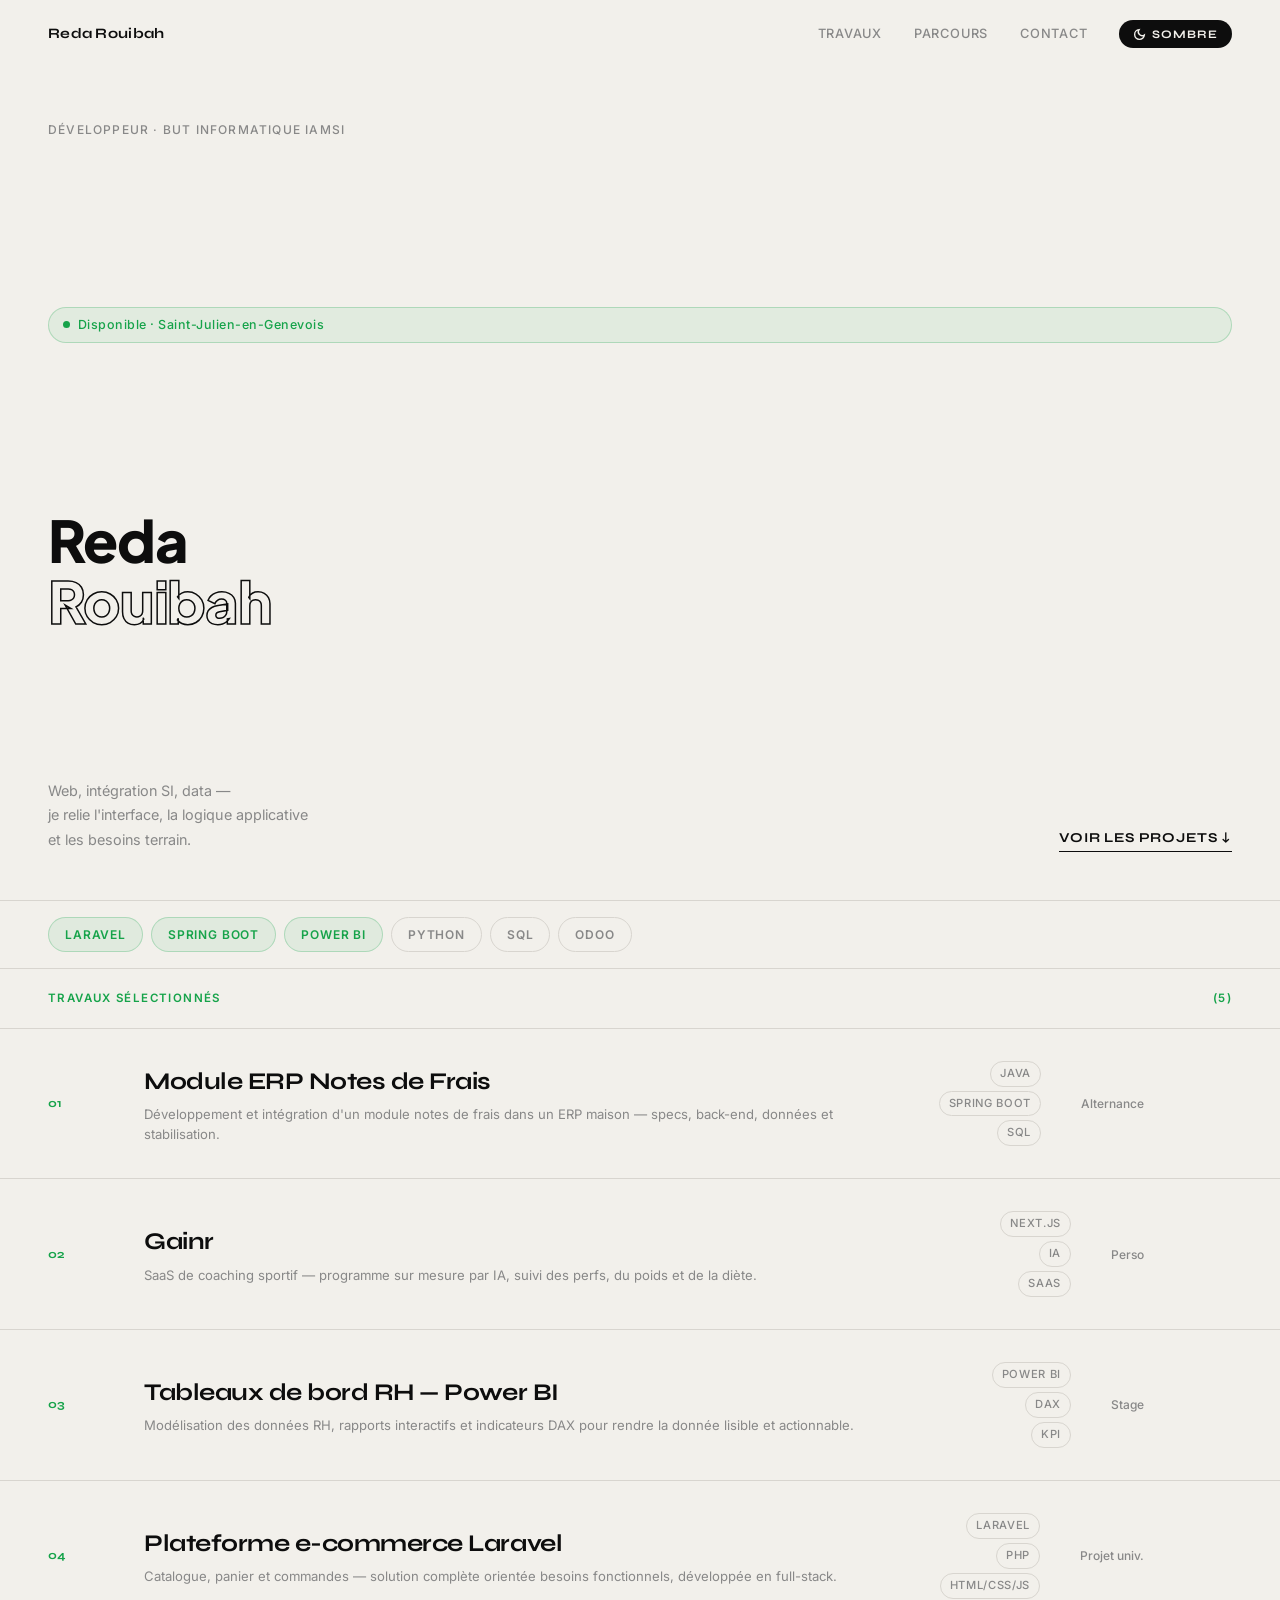
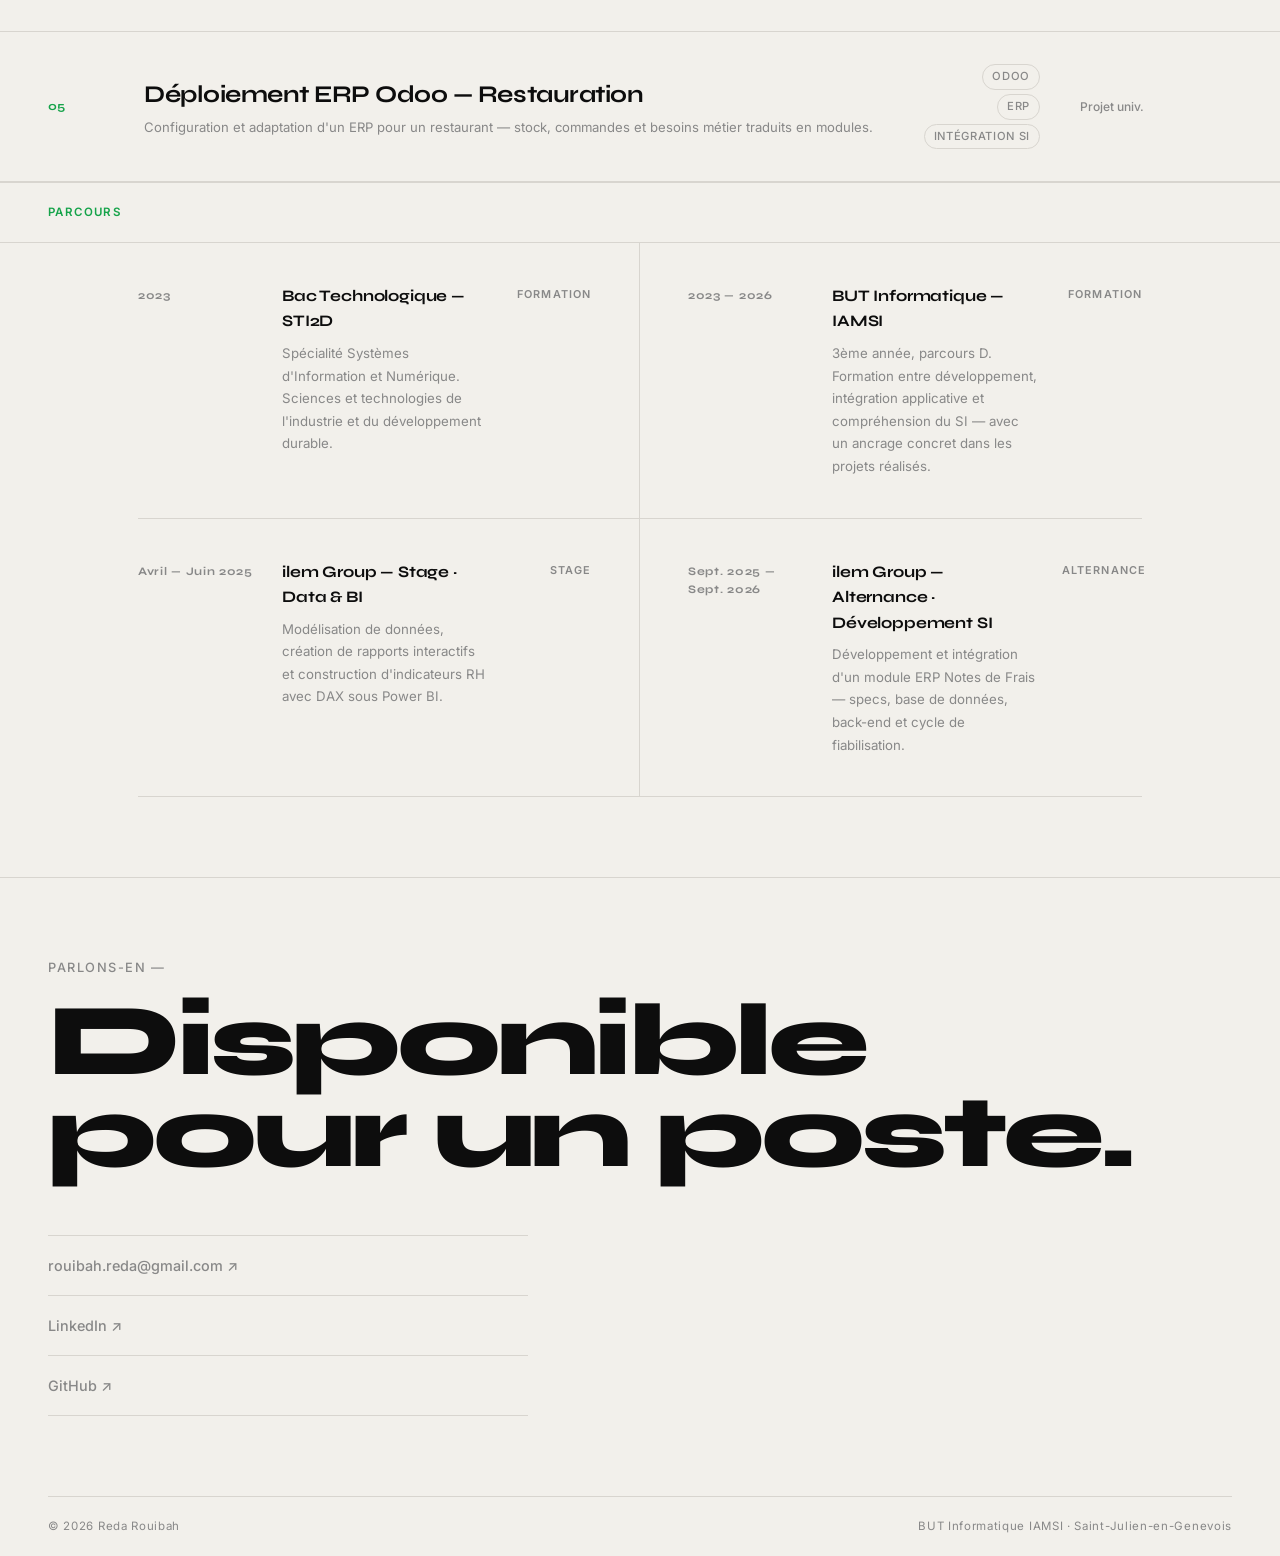
==== commit e5db1416: "Police H1 → Plus Jakarta Sans (corpo)" ====
--- a/index.html
+++ b/index.html
@@ -7,7 +7,7 @@
   <link rel="icon" href="favicon.svg" type="image/svg+xml" />
   <link rel="icon" href="favicon.png" type="image/png" />
   <link rel="preconnect" href="https://fonts.googleapis.com" />
-  <link href="https://fonts.googleapis.com/css2?family=Syne:wght@400;500;600;700;800&family=Inter:wght@300;400;500&display=swap" rel="stylesheet" />
+  <link href="https://fonts.googleapis.com/css2?family=Syne:wght@400;500;600;700;800&family=Inter:wght@300;400;500&family=Plus+Jakarta+Sans:wght@700;800&display=swap" rel="stylesheet" />
   <link rel="stylesheet" href="style.css" />
 </head>
 <body>
--- a/style.css
+++ b/style.css
@@ -169,11 +169,11 @@
 .hero-name {
   display: flex;
   flex-direction: column;
-  font-family: 'Syne', sans-serif;
+  font-family: 'Plus Jakarta Sans', sans-serif;
   font-weight: 800;
   font-size: clamp(2rem, 4.5vw, 4rem);
-  line-height: 1;
-  letter-spacing: -0.03em;
+  line-height: 1.05;
+  letter-spacing: -0.02em;
   user-select: none;
   padding: 0;
   margin: 0;
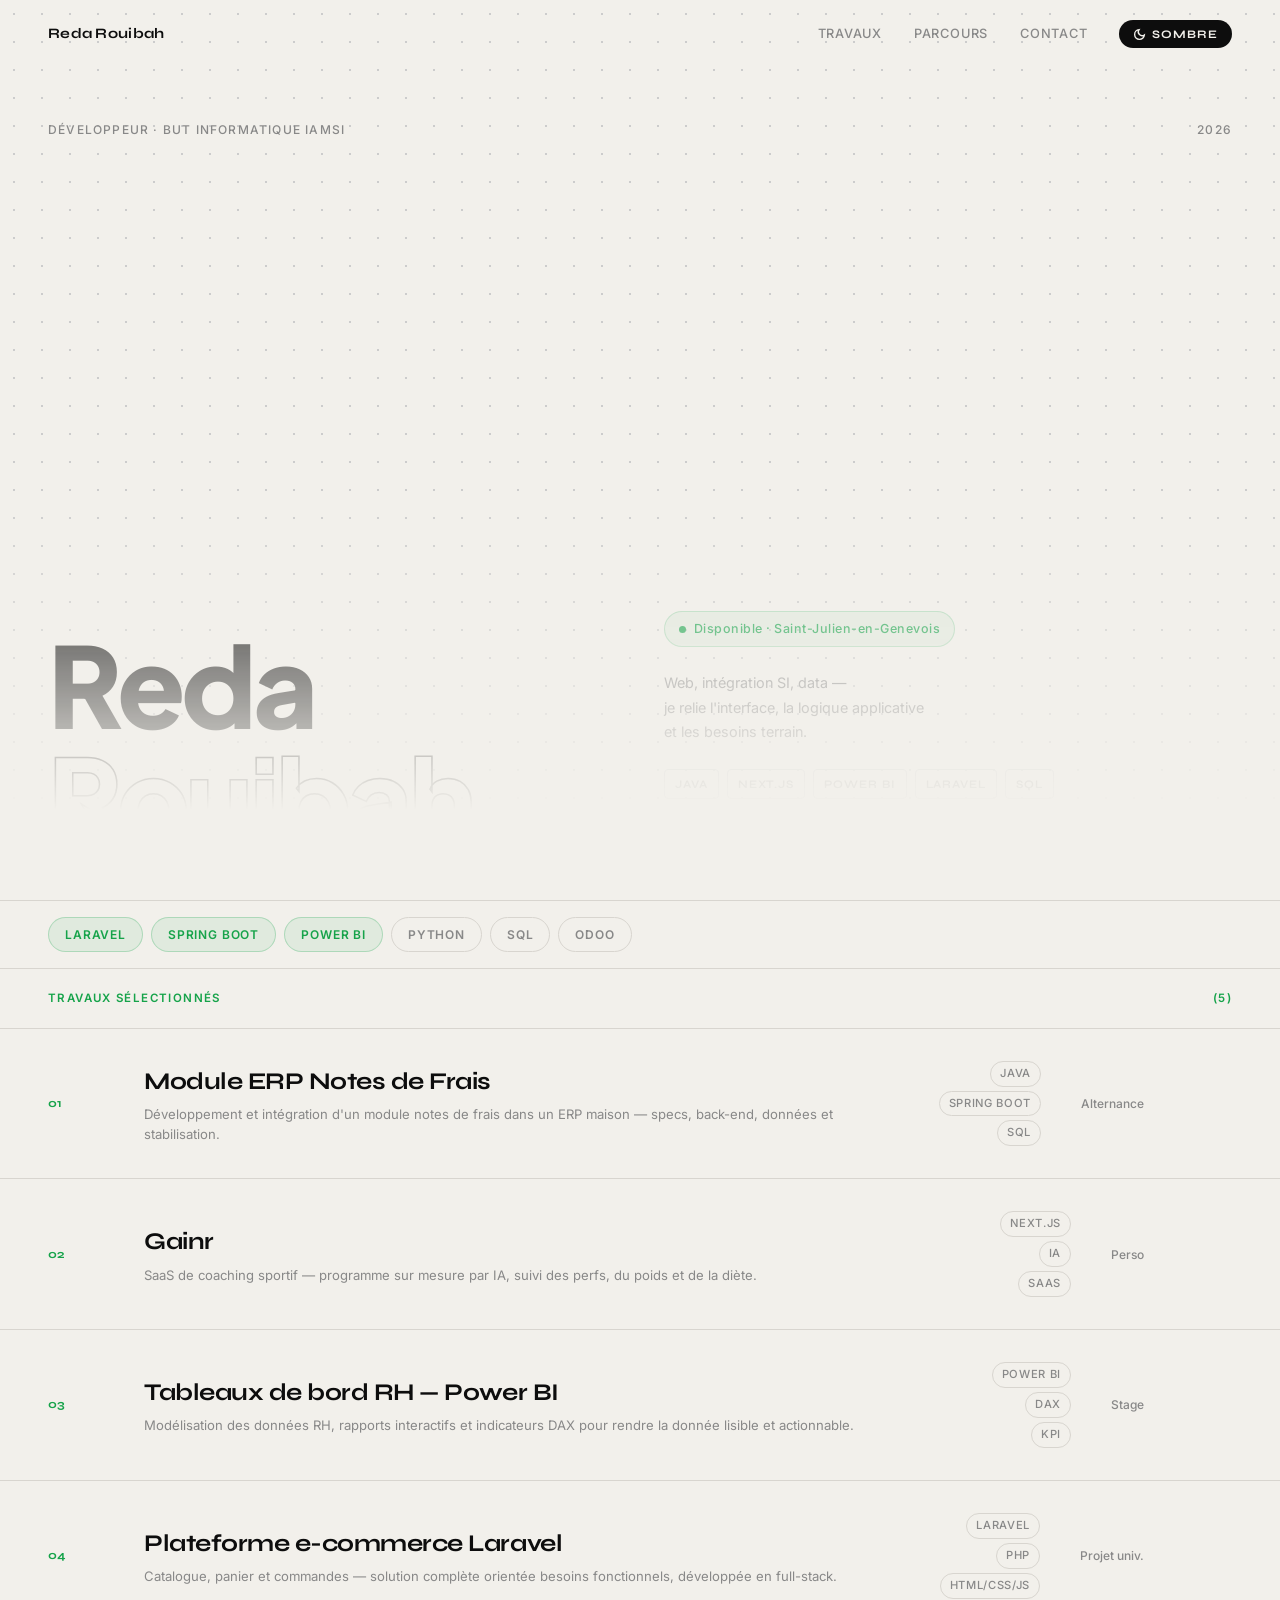
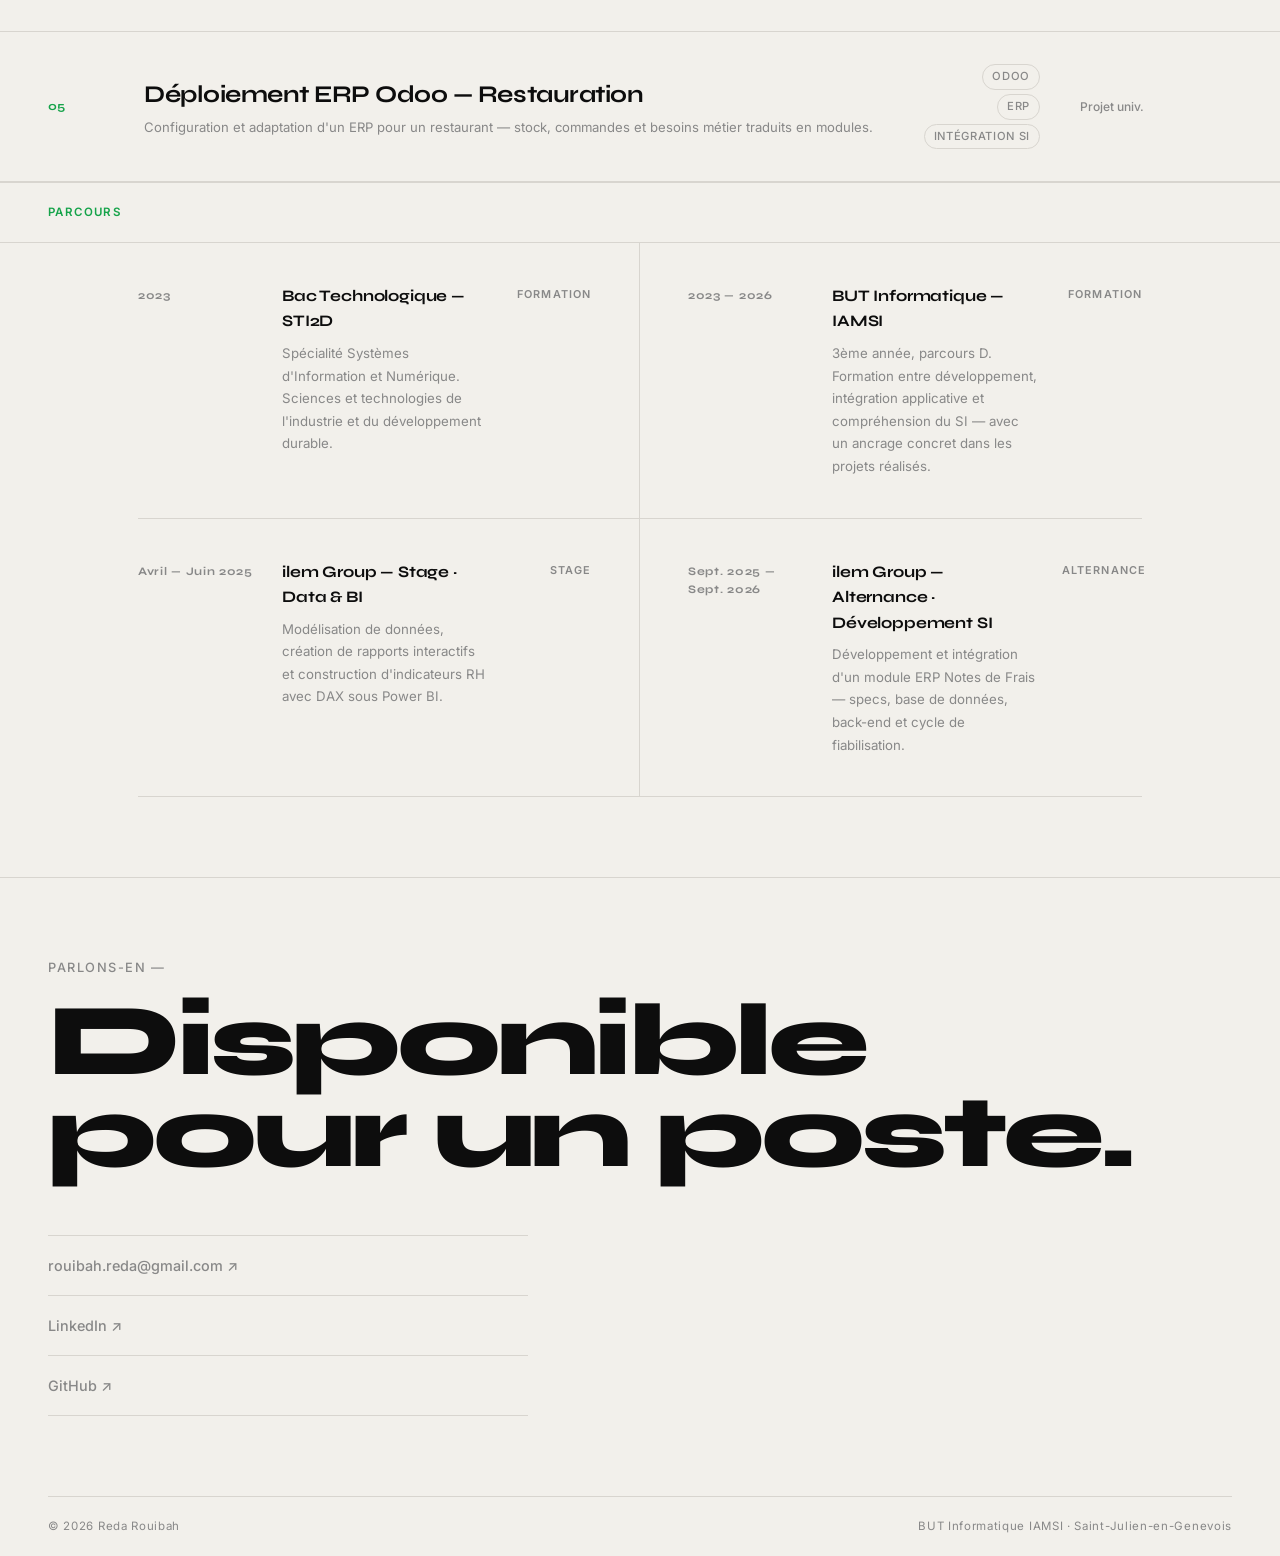
==== commit 1f8c6543: "Hero two-column layout: name left, info right" ====
--- a/index.html
+++ b/index.html
@@ -27,18 +27,30 @@
   <section id="top">
     <div class="hero-top">
       <span class="hero-tag">Développeur · BUT Informatique IAMSI</span>
-    </div>
-    <span class="hero-badge"><span class="dot"></span>Disponible · Saint-Julien-en-Genevois</span>
-    <h1 class="hero-name">
-      <span>Reda</span>
-      <span>Rouibah</span>
-    </h1>
-    <div class="hero-bottom">
-      <p class="hero-desc">
-        Web, intégration SI, data —<br/>
-        je relie l'interface, la logique applicative<br/>et les besoins terrain.
-      </p>
-      <a href="#travaux" class="hero-cta">Voir les projets ↓</a>
+      <span class="hero-tag">2026</span>
+    </div>
+    <div class="hero-split">
+      <div class="hero-left">
+        <h1 class="hero-name">
+          <span>Reda</span>
+          <span>Rouibah</span>
+        </h1>
+      </div>
+      <div class="hero-right">
+        <span class="hero-badge"><span class="dot"></span>Disponible · Saint-Julien-en-Genevois</span>
+        <p class="hero-desc">
+          Web, intégration SI, data —<br/>
+          je relie l'interface, la logique applicative<br/>et les besoins terrain.
+        </p>
+        <div class="hero-stack">
+          <span>Java</span>
+          <span>Next.js</span>
+          <span>Power BI</span>
+          <span>Laravel</span>
+          <span>SQL</span>
+        </div>
+        <a href="#travaux" class="hero-cta">Voir les projets ↓</a>
+      </div>
     </div>
   </section>
 
--- a/style.css
+++ b/style.css
@@ -110,6 +110,10 @@
   flex-direction: column;
   justify-content: space-between;
   padding: 120px 48px 48px;
+  background-image: radial-gradient(circle, var(--faint) 1px, transparent 1px);
+  background-size: 28px 28px;
+  -webkit-mask-image: linear-gradient(to bottom, black 55%, transparent 90%);
+  mask-image: linear-gradient(to bottom, black 55%, transparent 90%);
 }
 
 .hero-top {
@@ -147,6 +151,26 @@
 @keyframes blink {
   0%, 100% { opacity: 1; }
   50% { opacity: 0.3; }
+}
+
+/* Two-column split */
+.hero-split {
+  display: grid;
+  grid-template-columns: 1fr 1fr;
+  gap: 48px;
+  align-items: end;
+}
+
+.hero-left {
+  display: flex;
+  align-items: flex-end;
+}
+
+.hero-right {
+  display: flex;
+  flex-direction: column;
+  gap: 24px;
+  padding-bottom: 4px;
 }
 
 /* Hero badge */
@@ -162,7 +186,7 @@
   font-size: 0.78rem;
   font-weight: 500;
   letter-spacing: 0.04em;
-  margin: 20px 0;
+  align-self: flex-start;
 }
 
 /* The big name */
@@ -171,9 +195,9 @@
   flex-direction: column;
   font-family: 'Plus Jakarta Sans', sans-serif;
   font-weight: 800;
-  font-size: clamp(2rem, 4.5vw, 4rem);
-  line-height: 1.05;
-  letter-spacing: -0.02em;
+  font-size: clamp(3rem, calc((50vw - 72px) / 4), 7rem);
+  line-height: 1.0;
+  letter-spacing: -0.03em;
   user-select: none;
   padding: 0;
   margin: 0;
@@ -196,17 +220,29 @@
   -webkit-text-stroke: 1.5px var(--ink);
 }
 
-.hero-bottom {
-  display: flex;
-  justify-content: space-between;
-  align-items: flex-end;
-}
-
 .hero-desc {
   font-size: 0.9rem;
   color: var(--mid);
   line-height: 1.7;
-  max-width: 320px;
+}
+
+/* Stack tags in hero */
+.hero-stack {
+  display: flex;
+  flex-wrap: wrap;
+  gap: 8px;
+}
+
+.hero-stack span {
+  font-size: 0.72rem;
+  font-weight: 600;
+  font-family: 'Syne', sans-serif;
+  letter-spacing: 0.08em;
+  text-transform: uppercase;
+  color: var(--mid);
+  border: 1px solid var(--faint);
+  padding: 5px 10px;
+  border-radius: 4px;
 }
 
 .hero-cta {
@@ -219,6 +255,7 @@
   border-bottom: 1.5px solid var(--ink);
   padding-bottom: 2px;
   transition: opacity 0.2s;
+  align-self: flex-start;
 }
 
 .hero-cta:hover { opacity: 0.5; }
@@ -509,8 +546,9 @@
   /* Hero */
   #top { padding: 88px 24px 40px; }
   .hero-tag { display: none; }
-  .hero-name { font-size: clamp(2.8rem, calc((100vw - 48px) / 8), 10rem); }
-  .hero-bottom { flex-direction: column; align-items: flex-start; gap: 20px; }
+  .hero-split { grid-template-columns: 1fr; gap: 32px; }
+  .hero-name { font-size: clamp(3rem, calc((100vw - 48px) / 5), 8rem); }
+  .hero-stack { display: none; }
 
   /* Chips */
   .chips-wrap { padding: 14px 24px; }
@@ -554,7 +592,7 @@
   #top { padding: 80px 16px 32px; }
   .section-head { padding: 14px 16px; }
 
-  .hero-name { font-size: clamp(2.4rem, calc((100vw - 32px) / 8), 7rem); }
+  .hero-name { font-size: clamp(2.4rem, calc((100vw - 32px) / 5), 7rem); }
   .hero-status { display: none; }
 
   .work-row { padding: 18px 16px; gap: 4px 12px; }
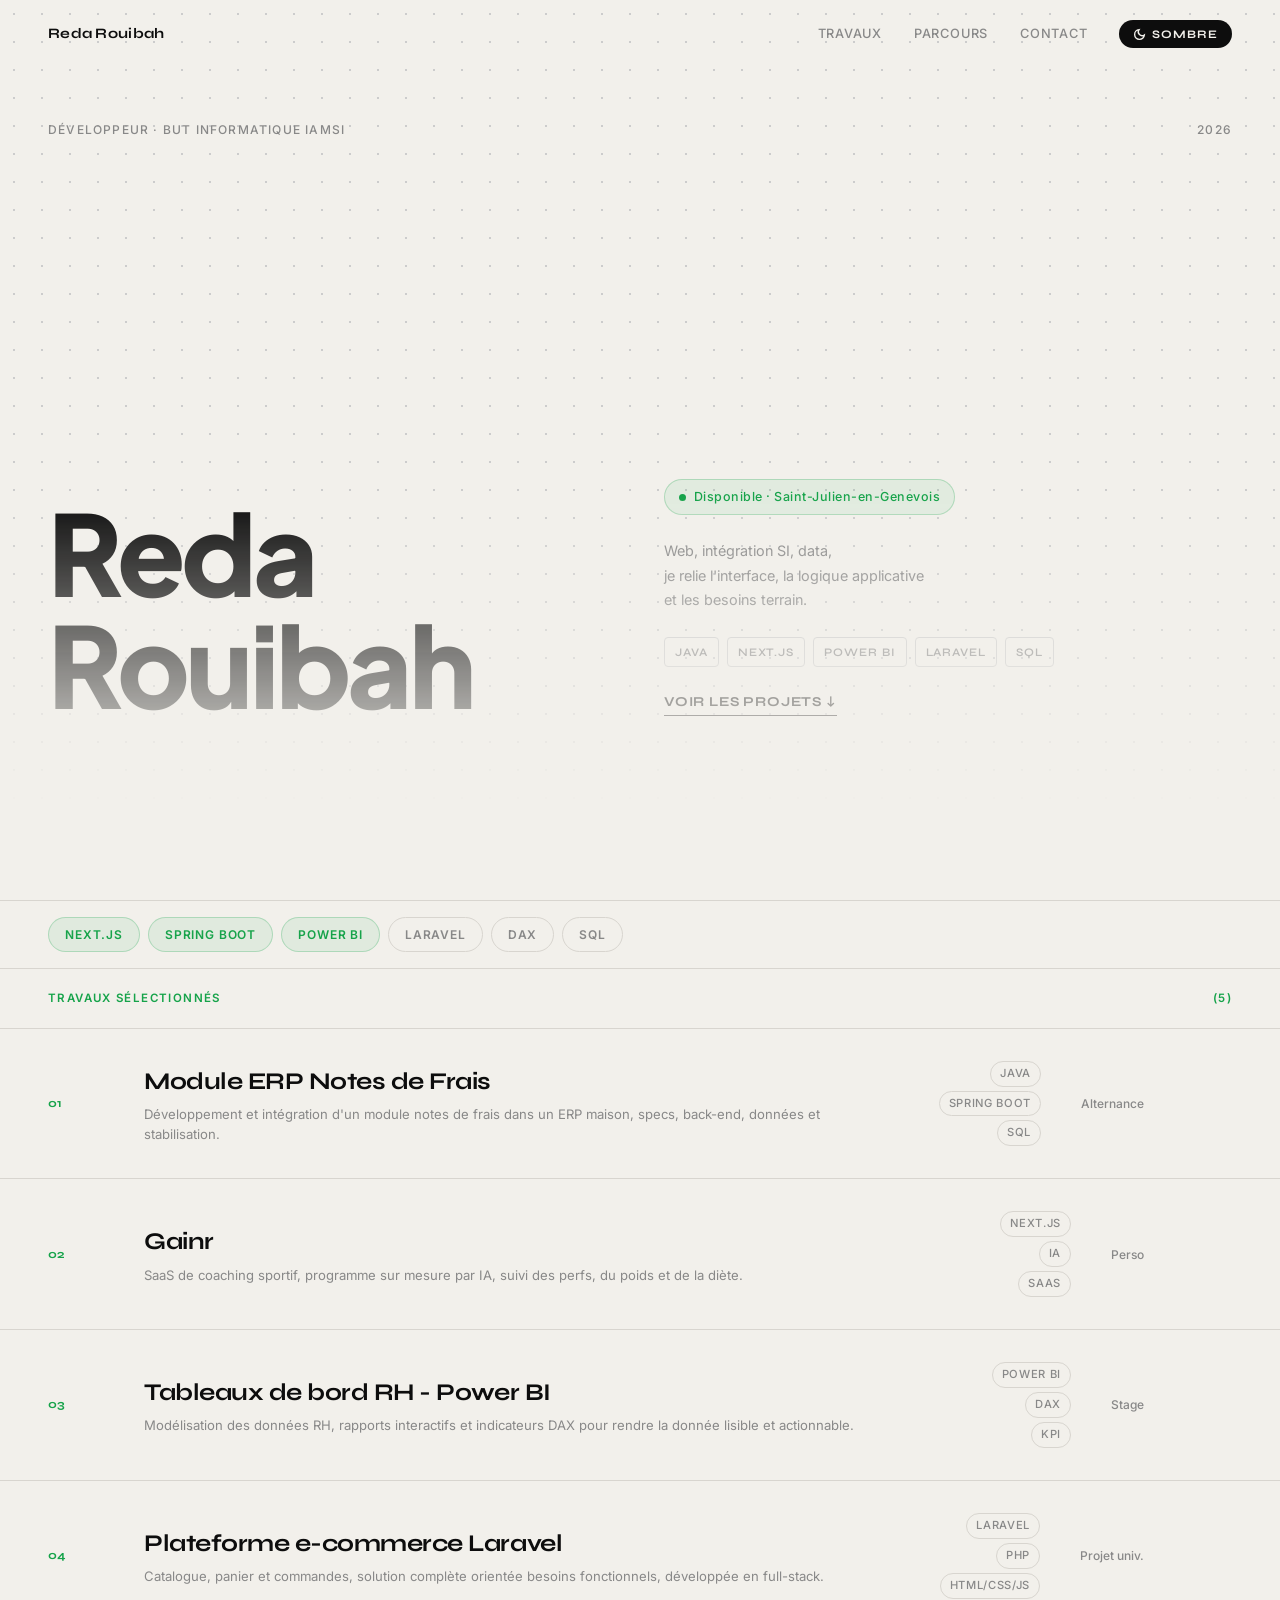
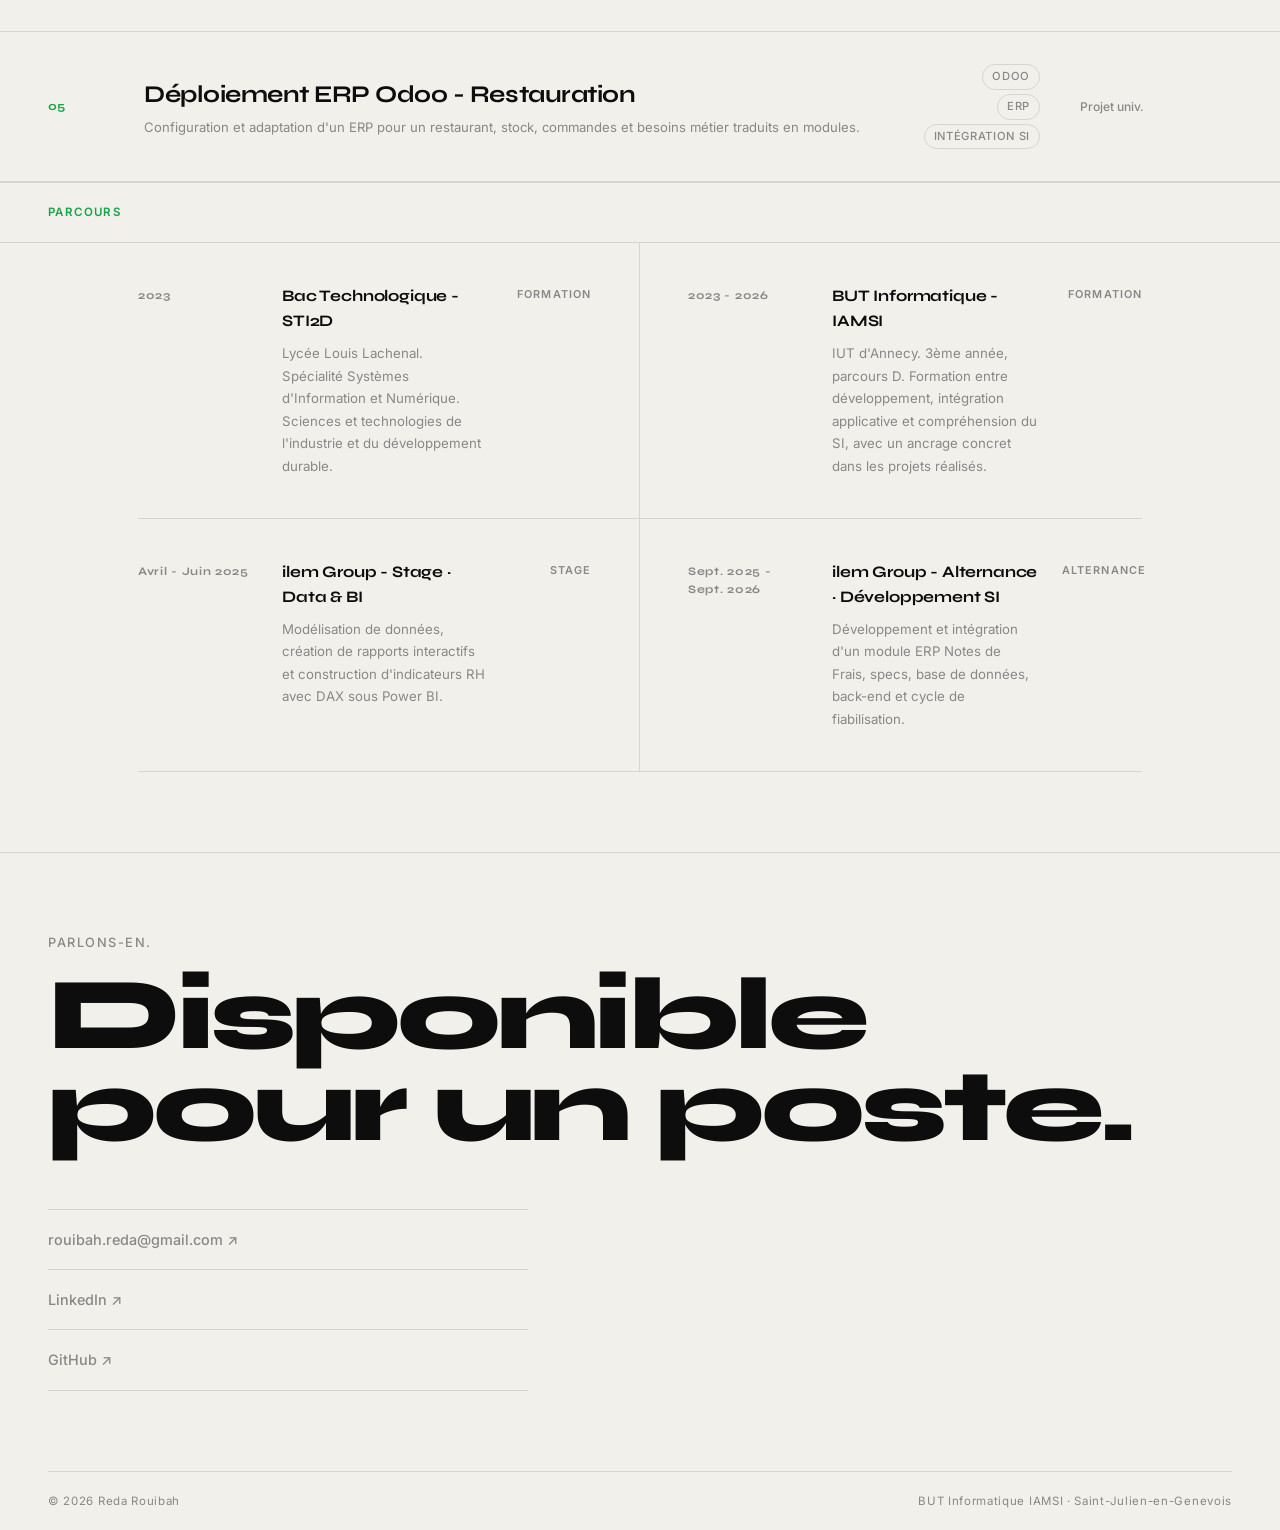
==== commit f7a35070: "Remplacement tirets longs, màj chips compétences et ajout établissements - Tirets longs (—) remplacé" ====
--- a/index.html
+++ b/index.html
@@ -3,7 +3,7 @@
 <head>
   <meta charset="UTF-8" />
   <meta name="viewport" content="width=device-width, initial-scale=1.0" />
-  <title>Reda Rouibah — Développeur</title>
+  <title>Reda Rouibah - Développeur</title>
   <link rel="icon" href="favicon.svg" type="image/svg+xml" />
   <link rel="icon" href="favicon.png" type="image/png" />
   <link rel="preconnect" href="https://fonts.googleapis.com" />
@@ -39,7 +39,7 @@
       <div class="hero-right">
         <span class="hero-badge"><span class="dot"></span>Disponible · Saint-Julien-en-Genevois</span>
         <p class="hero-desc">
-          Web, intégration SI, data —<br/>
+          Web, intégration SI, data,<br/>
           je relie l'interface, la logique applicative<br/>et les besoins terrain.
         </p>
         <div class="hero-stack">
@@ -57,12 +57,12 @@
   <!-- CHIPS -->
   <div class="chips-wrap">
     <div class="chips-list">
-      <span class="chip chip-primary">Laravel</span>
+      <span class="chip chip-primary">Next.js</span>
       <span class="chip chip-primary">Spring Boot</span>
       <span class="chip chip-primary">Power BI</span>
-      <span class="chip chip-secondary">Python</span>
+      <span class="chip chip-secondary">Laravel</span>
+      <span class="chip chip-secondary">DAX</span>
       <span class="chip chip-secondary">SQL</span>
-      <span class="chip chip-secondary">Odoo</span>
     </div>
   </div>
 
@@ -77,7 +77,7 @@
       <div class="wr-num">01</div>
       <div class="wr-info">
         <h2>Module ERP Notes de Frais</h2>
-        <p>Développement et intégration d'un module notes de frais dans un ERP maison — specs, back-end, données et stabilisation.</p>
+        <p>Développement et intégration d'un module notes de frais dans un ERP maison, specs, back-end, données et stabilisation.</p>
       </div>
       <div class="wr-tags">
         <span>Java</span>
@@ -92,7 +92,7 @@
       <div class="wr-num">02</div>
       <div class="wr-info">
         <h2>Gainr</h2>
-        <p>SaaS de coaching sportif — programme sur mesure par IA, suivi des perfs, du poids et de la diète.</p>
+        <p>SaaS de coaching sportif, programme sur mesure par IA, suivi des perfs, du poids et de la diète.</p>
       </div>
       <div class="wr-tags">
         <span>Next.js</span>
@@ -106,7 +106,7 @@
     <a href="projet-powerbi.html" class="work-row">
       <div class="wr-num">03</div>
       <div class="wr-info">
-        <h2>Tableaux de bord RH — Power BI</h2>
+        <h2>Tableaux de bord RH - Power BI</h2>
         <p>Modélisation des données RH, rapports interactifs et indicateurs DAX pour rendre la donnée lisible et actionnable.</p>
       </div>
       <div class="wr-tags">
@@ -122,7 +122,7 @@
       <div class="wr-num">04</div>
       <div class="wr-info">
         <h2>Plateforme e-commerce Laravel</h2>
-        <p>Catalogue, panier et commandes — solution complète orientée besoins fonctionnels, développée en full-stack.</p>
+        <p>Catalogue, panier et commandes, solution complète orientée besoins fonctionnels, développée en full-stack.</p>
       </div>
       <div class="wr-tags">
         <span>Laravel</span>
@@ -136,8 +136,8 @@
     <a href="projet-odoo.html" class="work-row">
       <div class="wr-num">05</div>
       <div class="wr-info">
-        <h2>Déploiement ERP Odoo — Restauration</h2>
-        <p>Configuration et adaptation d'un ERP pour un restaurant — stock, commandes et besoins métier traduits en modules.</p>
+        <h2>Déploiement ERP Odoo - Restauration</h2>
+        <p>Configuration et adaptation d'un ERP pour un restaurant, stock, commandes et besoins métier traduits en modules.</p>
       </div>
       <div class="wr-tags">
         <span>Odoo</span>
@@ -160,35 +160,35 @@
       <div class="p-item reveal">
         <span class="p-date">2023</span>
         <div class="p-body">
-          <h3>Bac Technologique — STI2D</h3>
-          <p>Spécialité Systèmes d'Information et Numérique. Sciences et technologies de l'industrie et du développement durable.</p>
+          <h3>Bac Technologique - STI2D</h3>
+          <p>Lycée Louis Lachenal. Spécialité Systèmes d'Information et Numérique. Sciences et technologies de l'industrie et du développement durable.</p>
         </div>
         <span class="p-type">Formation</span>
       </div>
 
       <div class="p-item reveal">
-        <span class="p-date">2023 — 2026</span>
-        <div class="p-body">
-          <h3>BUT Informatique — IAMSI</h3>
-          <p>3ème année, parcours D. Formation entre développement, intégration applicative et compréhension du SI — avec un ancrage concret dans les projets réalisés.</p>
+        <span class="p-date">2023 - 2026</span>
+        <div class="p-body">
+          <h3>BUT Informatique - IAMSI</h3>
+          <p>IUT d'Annecy. 3ème année, parcours D. Formation entre développement, intégration applicative et compréhension du SI, avec un ancrage concret dans les projets réalisés.</p>
         </div>
         <span class="p-type">Formation</span>
       </div>
 
       <div class="p-item reveal">
-        <span class="p-date">Avril — Juin 2025</span>
-        <div class="p-body">
-          <h3>ilem Group — Stage · Data & BI</h3>
+        <span class="p-date">Avril - Juin 2025</span>
+        <div class="p-body">
+          <h3>ilem Group - Stage · Data & BI</h3>
           <p>Modélisation de données, création de rapports interactifs et construction d'indicateurs RH avec DAX sous Power BI.</p>
         </div>
         <span class="p-type">Stage</span>
       </div>
 
       <div class="p-item reveal">
-        <span class="p-date">Sept. 2025 — Sept. 2026</span>
-        <div class="p-body">
-          <h3>ilem Group — Alternance · Développement SI</h3>
-          <p>Développement et intégration d'un module ERP Notes de Frais — specs, base de données, back-end et cycle de fiabilisation.</p>
+        <span class="p-date">Sept. 2025 - Sept. 2026</span>
+        <div class="p-body">
+          <h3>ilem Group - Alternance · Développement SI</h3>
+          <p>Développement et intégration d'un module ERP Notes de Frais, specs, base de données, back-end et cycle de fiabilisation.</p>
         </div>
         <span class="p-type">Alternance</span>
       </div>
@@ -199,7 +199,7 @@
   <!-- CONTACT -->
   <section id="contact">
     <div class="contact-inner reveal">
-      <p class="contact-pre">Parlons-en —</p>
+      <p class="contact-pre">Parlons-en.</p>
       <h2 class="contact-big">Disponible<br/>pour un poste.</h2>
       <div class="contact-links">
         <a href="mailto:rouibah.reda@gmail.com">rouibah.reda@gmail.com ↗</a>
--- a/style.css
+++ b/style.css
@@ -109,7 +109,7 @@
   display: flex;
   flex-direction: column;
   justify-content: space-between;
-  padding: 120px 48px 48px;
+  padding: 120px 48px 180px;
   background-image: radial-gradient(circle, var(--faint) 1px, transparent 1px);
   background-size: 28px 28px;
   -webkit-mask-image: linear-gradient(to bottom, black 55%, transparent 90%);
@@ -210,15 +210,6 @@
   transition: color 0.3s;
 }
 
-/* Outline variant for second word */
-.hero-name span:last-child {
-  -webkit-text-stroke: 1.5px var(--ink);
-  color: transparent;
-}
-
-[data-theme="dark"] .hero-name span:last-child {
-  -webkit-text-stroke: 1.5px var(--ink);
-}
 
 .hero-desc {
   font-size: 0.9rem;
@@ -544,7 +535,7 @@
   #themeBtn { margin-left: auto; }
 
   /* Hero */
-  #top { padding: 88px 24px 40px; }
+  #top { padding: 88px 24px 80px; }
   .hero-tag { display: none; }
   .hero-split { grid-template-columns: 1fr; gap: 32px; }
   .hero-name { font-size: clamp(3rem, calc((100vw - 48px) / 5), 8rem); }
@@ -589,7 +580,7 @@
 /* --- Mobile --- */
 @media (max-width: 480px) {
   #header { padding: 14px 16px; }
-  #top { padding: 80px 16px 32px; }
+  #top { padding: 80px 16px 64px; }
   .section-head { padding: 14px 16px; }
 
   .hero-name { font-size: clamp(2.4rem, calc((100vw - 32px) / 5), 7rem); }
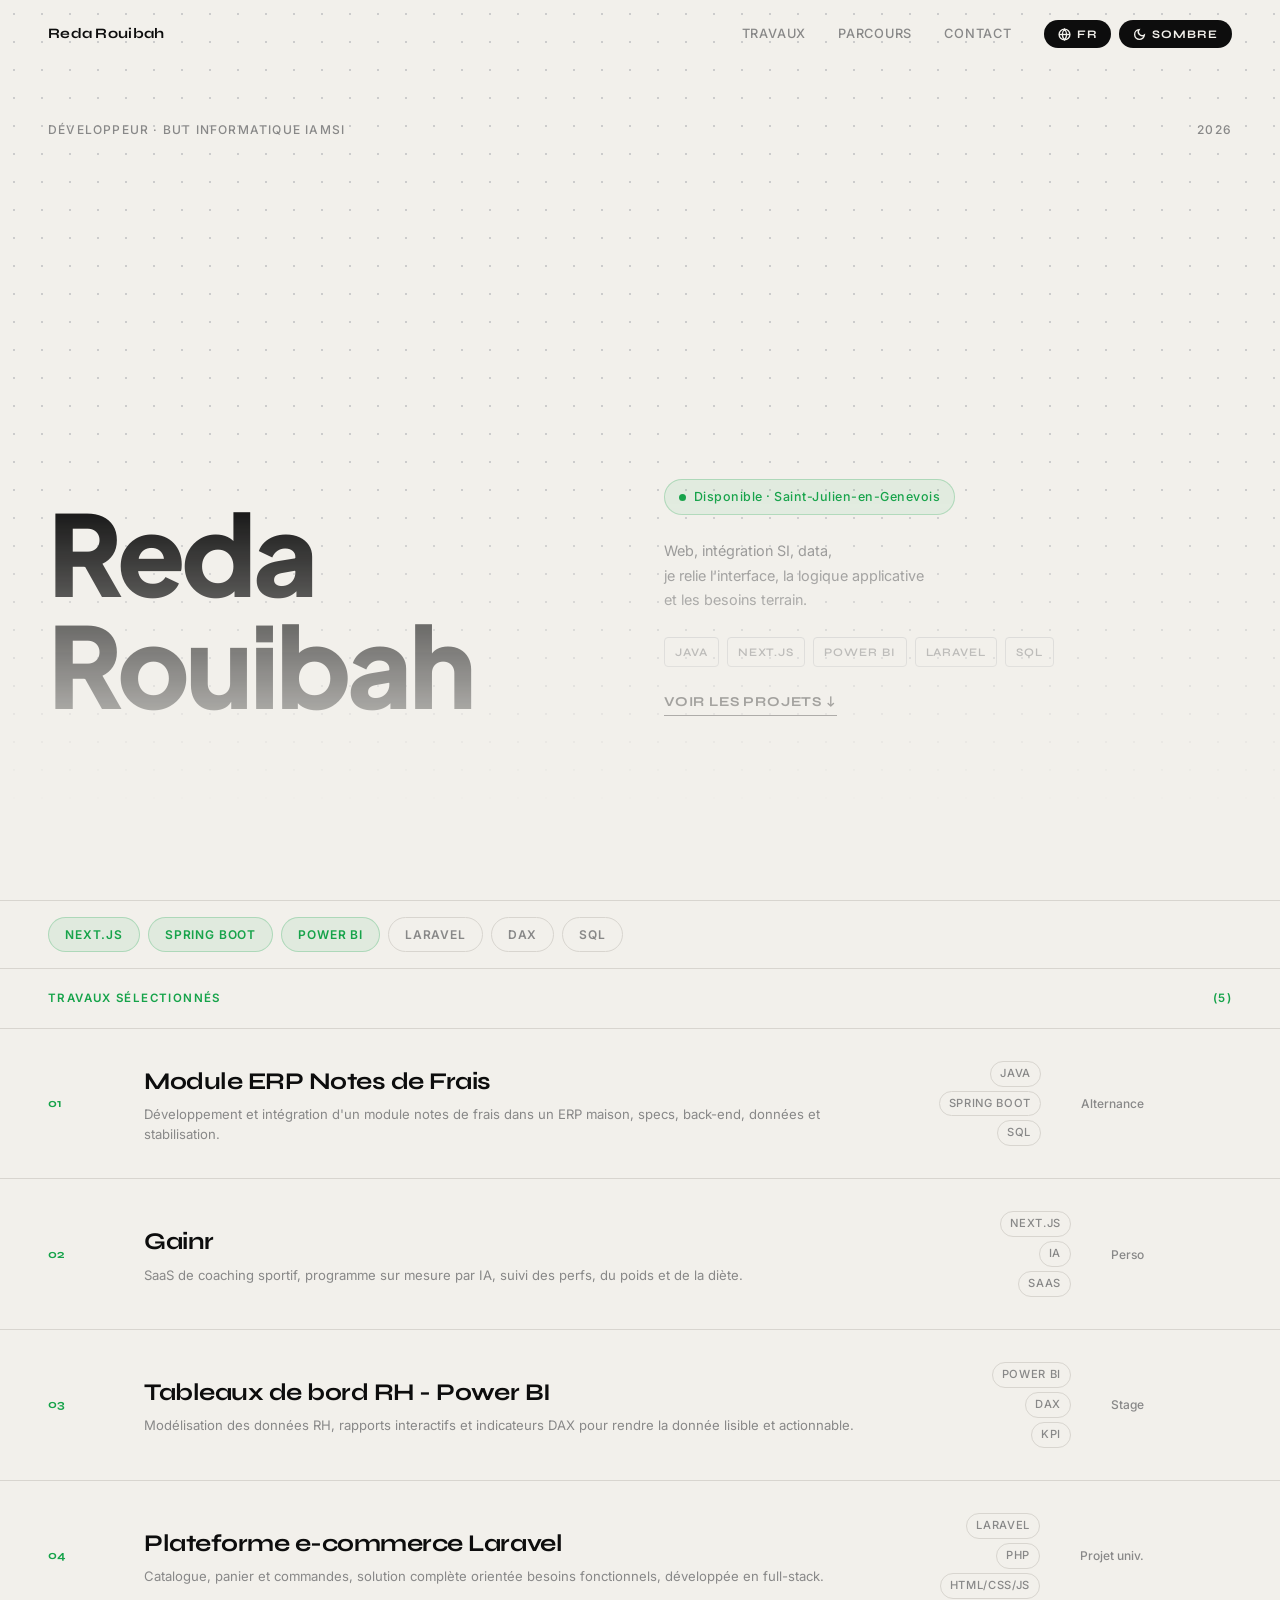
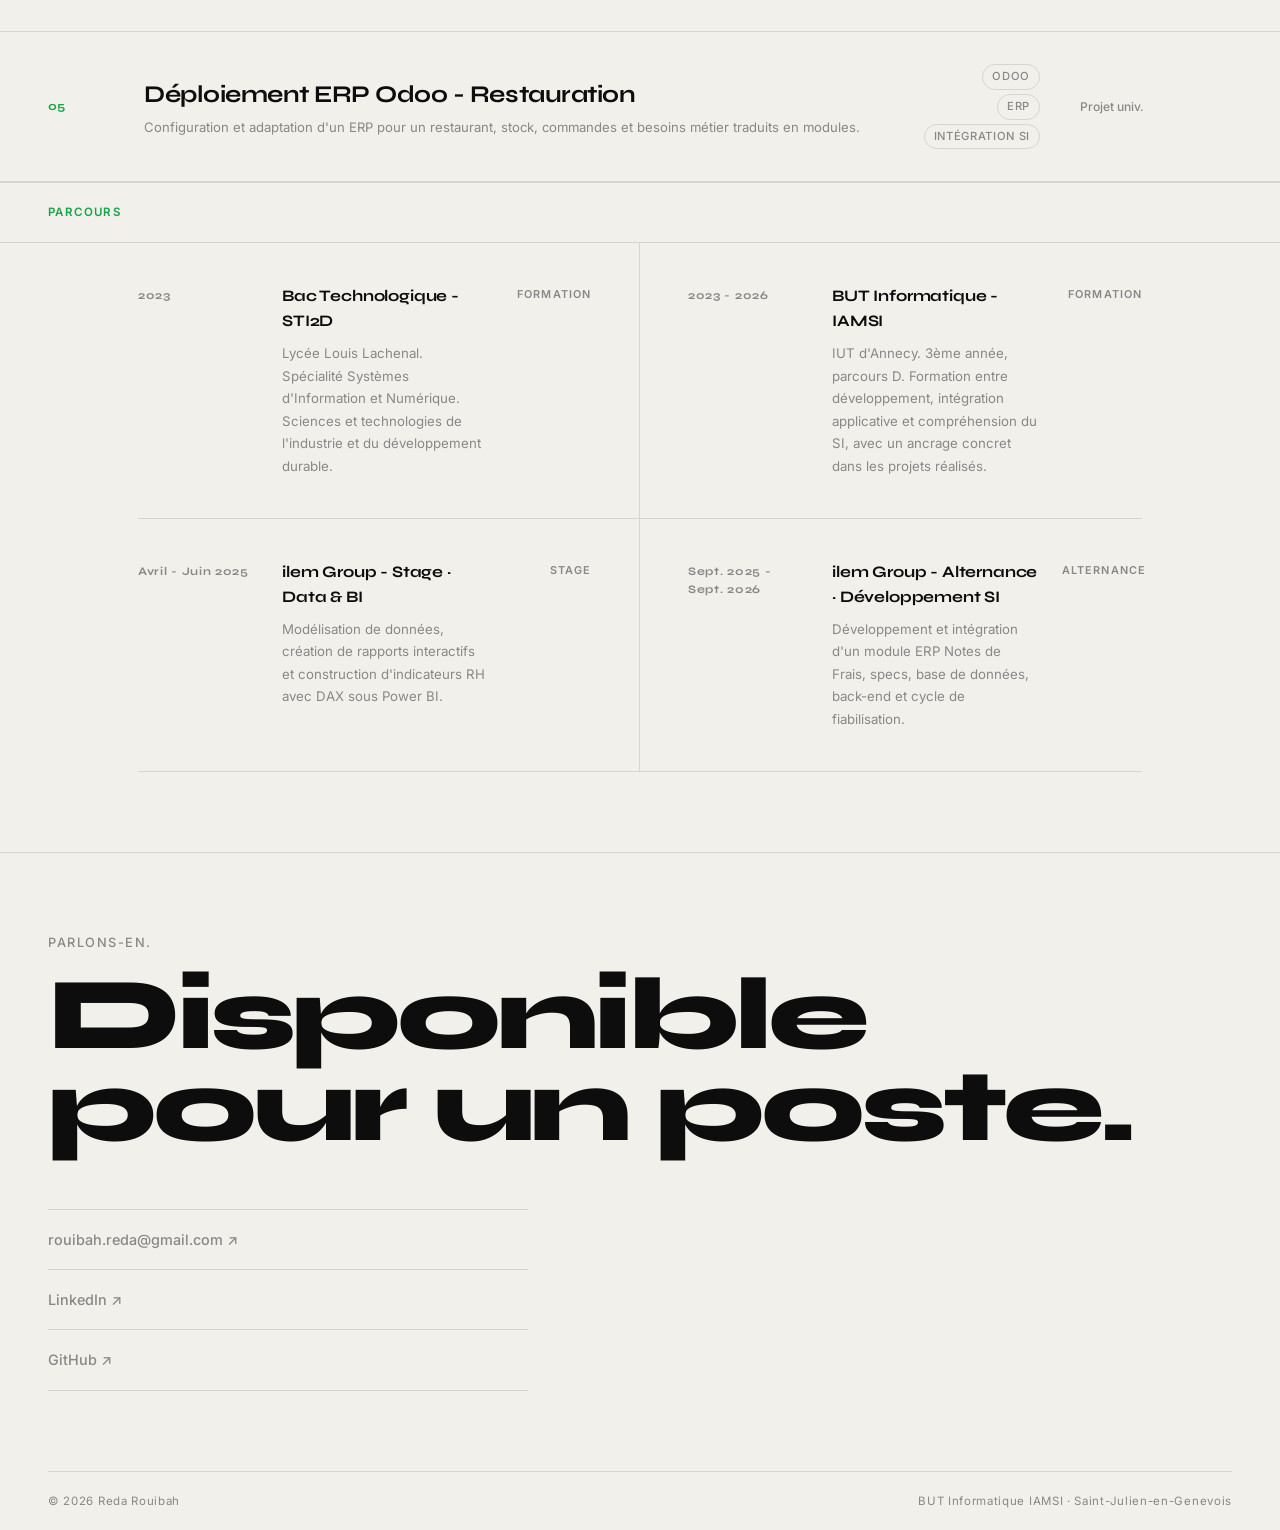
==== commit df72cda0: "Ajout bouton FR/EN : traduction complète sur toutes les pages Toggle langue persisté en localStorage" ====
--- a/index.html
+++ b/index.html
@@ -3,7 +3,7 @@
 <head>
   <meta charset="UTF-8" />
   <meta name="viewport" content="width=device-width, initial-scale=1.0" />
-  <title>Reda Rouibah - Développeur</title>
+  <title data-i18n="page-title">Reda Rouibah - Développeur</title>
   <link rel="icon" href="favicon.svg" type="image/svg+xml" />
   <link rel="icon" href="favicon.png" type="image/png" />
   <link rel="preconnect" href="https://fonts.googleapis.com" />
@@ -16,17 +16,18 @@
   <header id="header">
     <a class="logo" href="#top">Reda Rouibah</a>
     <nav>
-      <a href="#travaux">Travaux</a>
-      <a href="#parcours">Parcours</a>
-      <a href="#contact">Contact</a>
+      <a href="#travaux" data-i18n="nav-travaux">Travaux</a>
+      <a href="#parcours" data-i18n="nav-parcours">Parcours</a>
+      <a href="#contact" data-i18n="nav-contact">Contact</a>
     </nav>
+    <button id="langBtn" aria-label="Langue"></button>
     <button id="themeBtn" aria-label="Thème"></button>
   </header>
 
   <!-- HERO -->
   <section id="top">
     <div class="hero-top">
-      <span class="hero-tag">Développeur · BUT Informatique IAMSI</span>
+      <span class="hero-tag" data-i18n="hero-tag-role">Développeur · BUT Informatique IAMSI</span>
       <span class="hero-tag">2026</span>
     </div>
     <div class="hero-split">
@@ -37,8 +38,8 @@
         </h1>
       </div>
       <div class="hero-right">
-        <span class="hero-badge"><span class="dot"></span>Disponible · Saint-Julien-en-Genevois</span>
-        <p class="hero-desc">
+        <span class="hero-badge"><span class="dot"></span><span data-i18n="hero-badge-text">Disponible · Saint-Julien-en-Genevois</span></span>
+        <p class="hero-desc" data-i18n="hero-desc">
           Web, intégration SI, data,<br/>
           je relie l'interface, la logique applicative<br/>et les besoins terrain.
         </p>
@@ -49,7 +50,7 @@
           <span>Laravel</span>
           <span>SQL</span>
         </div>
-        <a href="#travaux" class="hero-cta">Voir les projets ↓</a>
+        <a href="#travaux" class="hero-cta" data-i18n="hero-cta">Voir les projets ↓</a>
       </div>
     </div>
   </section>
@@ -69,22 +70,22 @@
   <!-- TRAVAUX -->
   <section id="travaux">
     <div class="section-head">
-      <span class="label">Travaux sélectionnés</span>
+      <span class="label" data-i18n="section-travaux">Travaux sélectionnés</span>
       <span class="label">(5)</span>
     </div>
 
     <a href="projet-notesdefrais.html" class="work-row">
       <div class="wr-num">01</div>
       <div class="wr-info">
-        <h2>Module ERP Notes de Frais</h2>
-        <p>Développement et intégration d'un module notes de frais dans un ERP maison, specs, back-end, données et stabilisation.</p>
+        <h2 data-i18n="work-01-title">Module ERP Notes de Frais</h2>
+        <p data-i18n="work-01-desc">Développement et intégration d'un module notes de frais dans un ERP maison, specs, back-end, données et stabilisation.</p>
       </div>
       <div class="wr-tags">
         <span>Java</span>
         <span>Spring Boot</span>
         <span>SQL</span>
       </div>
-      <div class="wr-year">Alternance</div>
+      <div class="wr-year" data-i18n="work-01-year">Alternance</div>
       <div class="wr-arrow">↗</div>
     </a>
 
@@ -92,59 +93,59 @@
       <div class="wr-num">02</div>
       <div class="wr-info">
         <h2>Gainr</h2>
-        <p>SaaS de coaching sportif, programme sur mesure par IA, suivi des perfs, du poids et de la diète.</p>
+        <p data-i18n="work-02-desc">SaaS de coaching sportif, programme sur mesure par IA, suivi des perfs, du poids et de la diète.</p>
       </div>
       <div class="wr-tags">
         <span>Next.js</span>
         <span>IA</span>
         <span>SaaS</span>
       </div>
-      <div class="wr-year">Perso</div>
+      <div class="wr-year" data-i18n="work-02-year">Perso</div>
       <div class="wr-arrow">↗</div>
     </a>
 
     <a href="projet-powerbi.html" class="work-row">
       <div class="wr-num">03</div>
       <div class="wr-info">
-        <h2>Tableaux de bord RH - Power BI</h2>
-        <p>Modélisation des données RH, rapports interactifs et indicateurs DAX pour rendre la donnée lisible et actionnable.</p>
+        <h2 data-i18n="work-03-title">Tableaux de bord RH - Power BI</h2>
+        <p data-i18n="work-03-desc">Modélisation des données RH, rapports interactifs et indicateurs DAX pour rendre la donnée lisible et actionnable.</p>
       </div>
       <div class="wr-tags">
         <span>Power BI</span>
         <span>DAX</span>
         <span>KPI</span>
       </div>
-      <div class="wr-year">Stage</div>
+      <div class="wr-year" data-i18n="work-03-year">Stage</div>
       <div class="wr-arrow">↗</div>
     </a>
 
     <a href="projet-ecommerce.html" class="work-row">
       <div class="wr-num">04</div>
       <div class="wr-info">
-        <h2>Plateforme e-commerce Laravel</h2>
-        <p>Catalogue, panier et commandes, solution complète orientée besoins fonctionnels, développée en full-stack.</p>
+        <h2 data-i18n="work-04-title">Plateforme e-commerce Laravel</h2>
+        <p data-i18n="work-04-desc">Catalogue, panier et commandes, solution complète orientée besoins fonctionnels, développée en full-stack.</p>
       </div>
       <div class="wr-tags">
         <span>Laravel</span>
         <span>PHP</span>
         <span>HTML/CSS/JS</span>
       </div>
-      <div class="wr-year">Projet univ.</div>
+      <div class="wr-year" data-i18n="work-04-year">Projet univ.</div>
       <div class="wr-arrow">↗</div>
     </a>
 
     <a href="projet-odoo.html" class="work-row">
       <div class="wr-num">05</div>
       <div class="wr-info">
-        <h2>Déploiement ERP Odoo - Restauration</h2>
-        <p>Configuration et adaptation d'un ERP pour un restaurant, stock, commandes et besoins métier traduits en modules.</p>
+        <h2 data-i18n="work-05-title">Déploiement ERP Odoo - Restauration</h2>
+        <p data-i18n="work-05-desc">Configuration et adaptation d'un ERP pour un restaurant, stock, commandes et besoins métier traduits en modules.</p>
       </div>
       <div class="wr-tags">
         <span>Odoo</span>
         <span>ERP</span>
         <span>Intégration SI</span>
       </div>
-      <div class="wr-year">Projet univ.</div>
+      <div class="wr-year" data-i18n="work-05-year">Projet univ.</div>
       <div class="wr-arrow">↗</div>
     </a>
 
@@ -153,44 +154,44 @@
   <!-- PARCOURS -->
   <section id="parcours">
     <div class="section-head">
-      <span class="label">Parcours</span>
+      <span class="label" data-i18n="section-parcours">Parcours</span>
     </div>
     <div class="parcours-grid">
 
       <div class="p-item reveal">
         <span class="p-date">2023</span>
         <div class="p-body">
-          <h3>Bac Technologique - STI2D</h3>
-          <p>Lycée Louis Lachenal. Spécialité Systèmes d'Information et Numérique. Sciences et technologies de l'industrie et du développement durable.</p>
-        </div>
-        <span class="p-type">Formation</span>
+          <h3 data-i18n="parcours-01-title">Bac Technologique - STI2D</h3>
+          <p data-i18n="parcours-01-desc">Lycée Louis Lachenal. Spécialité Systèmes d'Information et Numérique. Sciences et technologies de l'industrie et du développement durable.</p>
+        </div>
+        <span class="p-type" data-i18n="parcours-01-type">Formation</span>
       </div>
 
       <div class="p-item reveal">
         <span class="p-date">2023 - 2026</span>
         <div class="p-body">
-          <h3>BUT Informatique - IAMSI</h3>
-          <p>IUT d'Annecy. 3ème année, parcours D. Formation entre développement, intégration applicative et compréhension du SI, avec un ancrage concret dans les projets réalisés.</p>
-        </div>
-        <span class="p-type">Formation</span>
+          <h3 data-i18n="parcours-02-title">BUT Informatique - IAMSI</h3>
+          <p data-i18n="parcours-02-desc">IUT d'Annecy. 3ème année, parcours D. Formation entre développement, intégration applicative et compréhension du SI, avec un ancrage concret dans les projets réalisés.</p>
+        </div>
+        <span class="p-type" data-i18n="parcours-02-type">Formation</span>
       </div>
 
       <div class="p-item reveal">
         <span class="p-date">Avril - Juin 2025</span>
         <div class="p-body">
-          <h3>ilem Group - Stage · Data & BI</h3>
-          <p>Modélisation de données, création de rapports interactifs et construction d'indicateurs RH avec DAX sous Power BI.</p>
-        </div>
-        <span class="p-type">Stage</span>
+          <h3 data-i18n="parcours-03-title">ilem Group - Stage · Data & BI</h3>
+          <p data-i18n="parcours-03-desc">Modélisation de données, création de rapports interactifs et construction d'indicateurs RH avec DAX sous Power BI.</p>
+        </div>
+        <span class="p-type" data-i18n="parcours-03-type">Stage</span>
       </div>
 
       <div class="p-item reveal">
         <span class="p-date">Sept. 2025 - Sept. 2026</span>
         <div class="p-body">
-          <h3>ilem Group - Alternance · Développement SI</h3>
-          <p>Développement et intégration d'un module ERP Notes de Frais, specs, base de données, back-end et cycle de fiabilisation.</p>
-        </div>
-        <span class="p-type">Alternance</span>
+          <h3 data-i18n="parcours-04-title">ilem Group - Alternance · Développement SI</h3>
+          <p data-i18n="parcours-04-desc">Développement et intégration d'un module ERP Notes de Frais, specs, base de données, back-end et cycle de fiabilisation.</p>
+        </div>
+        <span class="p-type" data-i18n="parcours-04-type">Alternance</span>
       </div>
 
     </div>
@@ -199,8 +200,8 @@
   <!-- CONTACT -->
   <section id="contact">
     <div class="contact-inner reveal">
-      <p class="contact-pre">Parlons-en.</p>
-      <h2 class="contact-big">Disponible<br/>pour un poste.</h2>
+      <p class="contact-pre" data-i18n="contact-pre">Parlons-en.</p>
+      <h2 class="contact-big" data-i18n="contact-big">Disponible<br/>pour un poste.</h2>
       <div class="contact-links">
         <a href="mailto:rouibah.reda@gmail.com">rouibah.reda@gmail.com ↗</a>
         <a href="https://www.linkedin.com/in/r%C3%A9da-rouibah-537b8b2a1/" target="_blank" rel="noopener">LinkedIn ↗</a>
@@ -209,7 +210,7 @@
     </div>
     <footer>
       <span>© 2026 Reda Rouibah</span>
-      <span>BUT Informatique IAMSI · Saint-Julien-en-Genevois</span>
+      <span data-i18n="footer-sub">BUT Informatique IAMSI · Saint-Julien-en-Genevois</span>
     </footer>
   </section>
 
--- a/style.css
+++ b/style.css
@@ -82,7 +82,7 @@
 
 #header nav a:hover { color: var(--ink); }
 
-#themeBtn {
+#langBtn, #themeBtn {
   display: flex;
   align-items: center;
   gap: 6px;
@@ -92,7 +92,6 @@
   border-radius: 100px;
   padding: 7px 14px;
   cursor: pointer;
-  margin-left: 32px;
   font-family: 'Syne', sans-serif;
   font-size: 0.72rem;
   font-weight: 700;
@@ -101,7 +100,10 @@
   transition: opacity 0.2s;
 }
 
-#themeBtn:hover { opacity: 0.7; }
+#langBtn { margin-left: 32px; }
+#themeBtn { margin-left: 8px; }
+
+#langBtn:hover, #themeBtn:hover { opacity: 0.7; }
 
 /* ===== HERO ===== */
 #top {
@@ -532,7 +534,8 @@
   #header { padding: 16px 24px; }
   #header.scrolled { padding: 14px 24px; }
   #header nav { display: none; }
-  #themeBtn { margin-left: auto; }
+  #langBtn { margin-left: auto; }
+  #themeBtn { margin-left: 8px; }
 
   /* Hero */
   #top { padding: 88px 24px 80px; }
